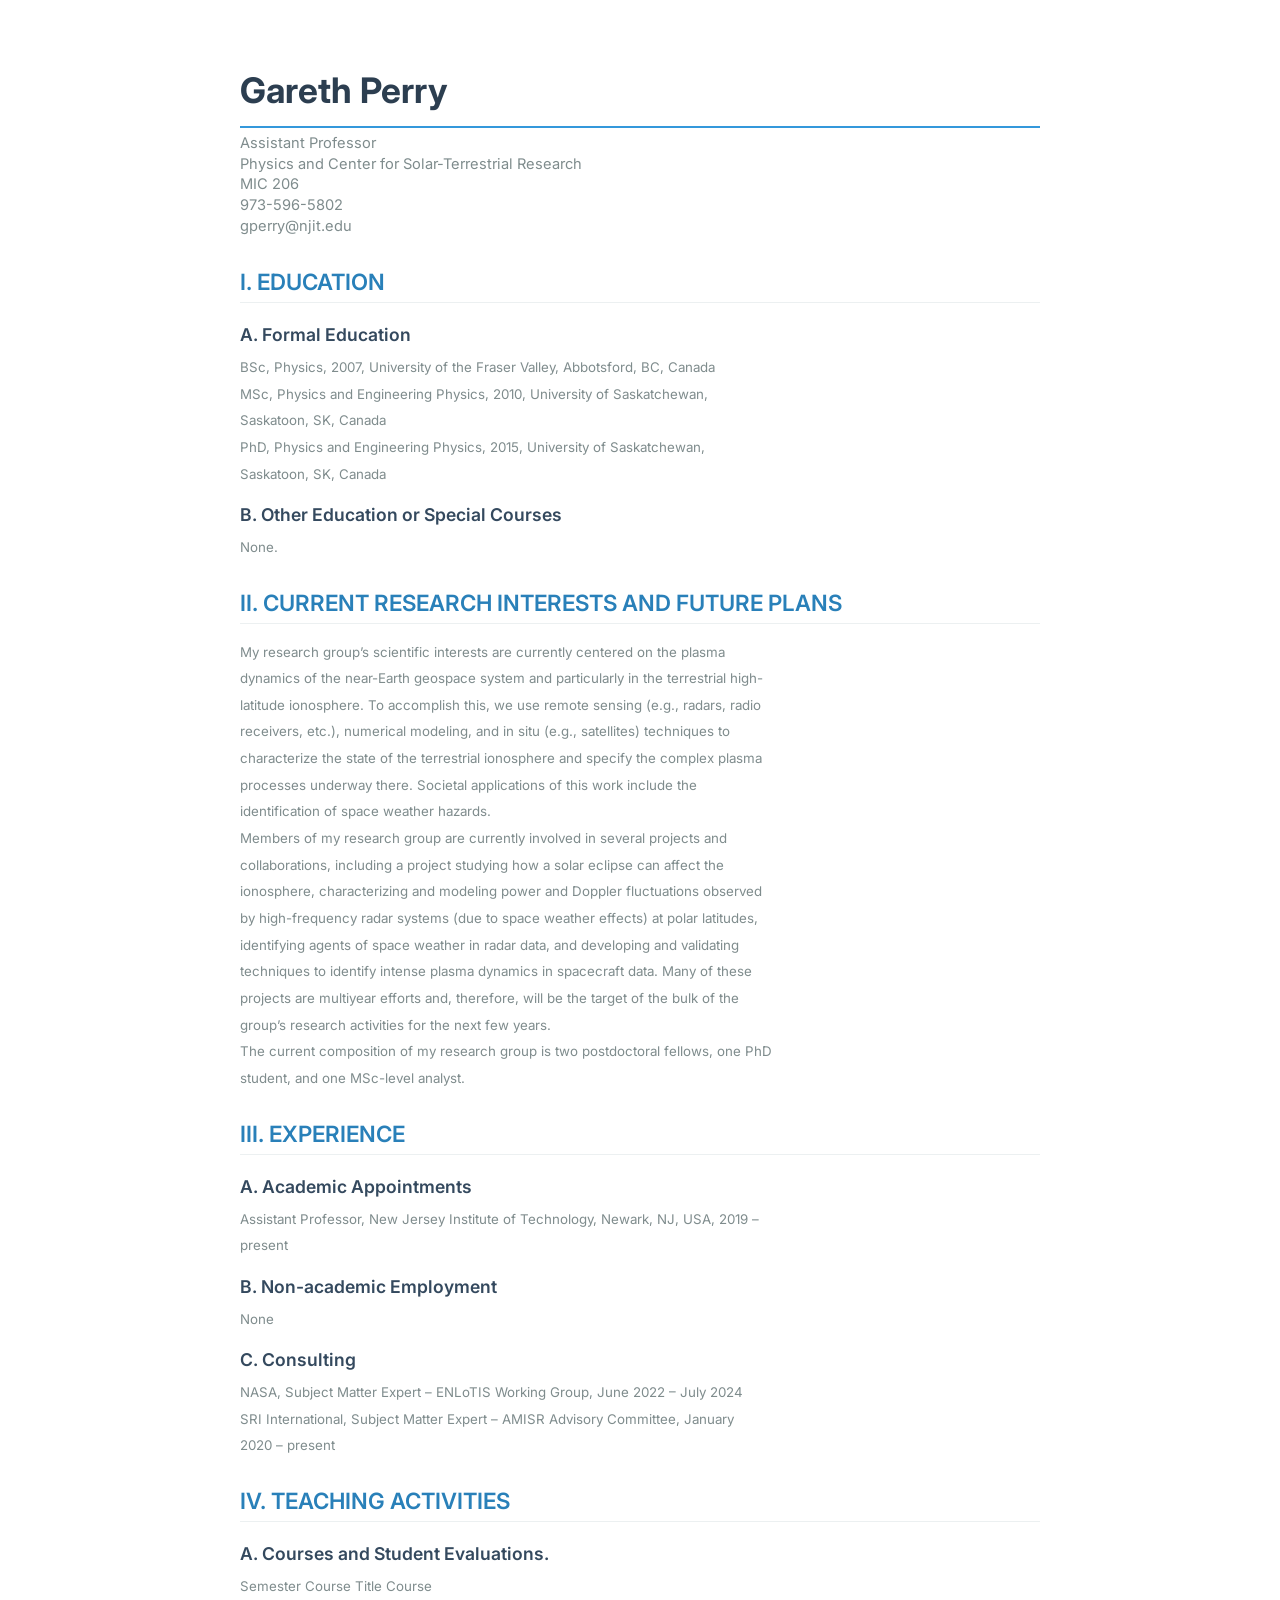
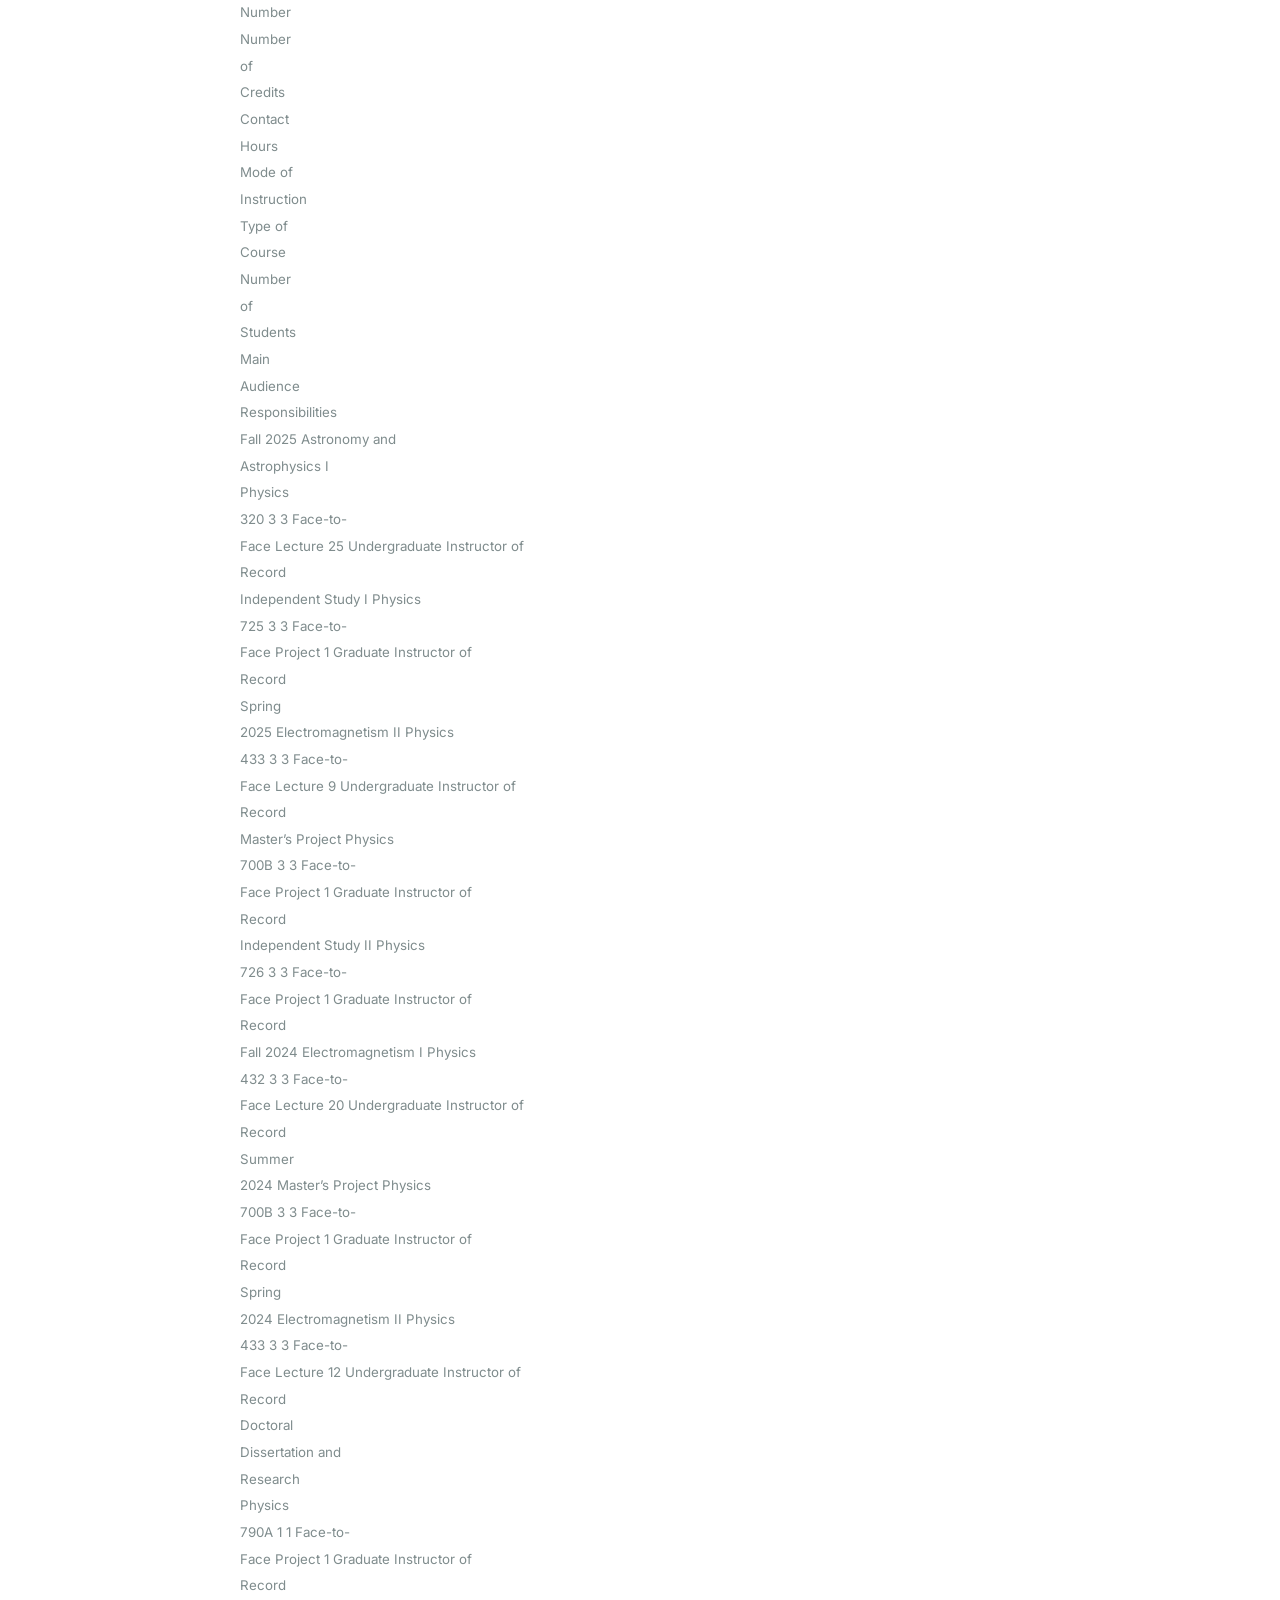
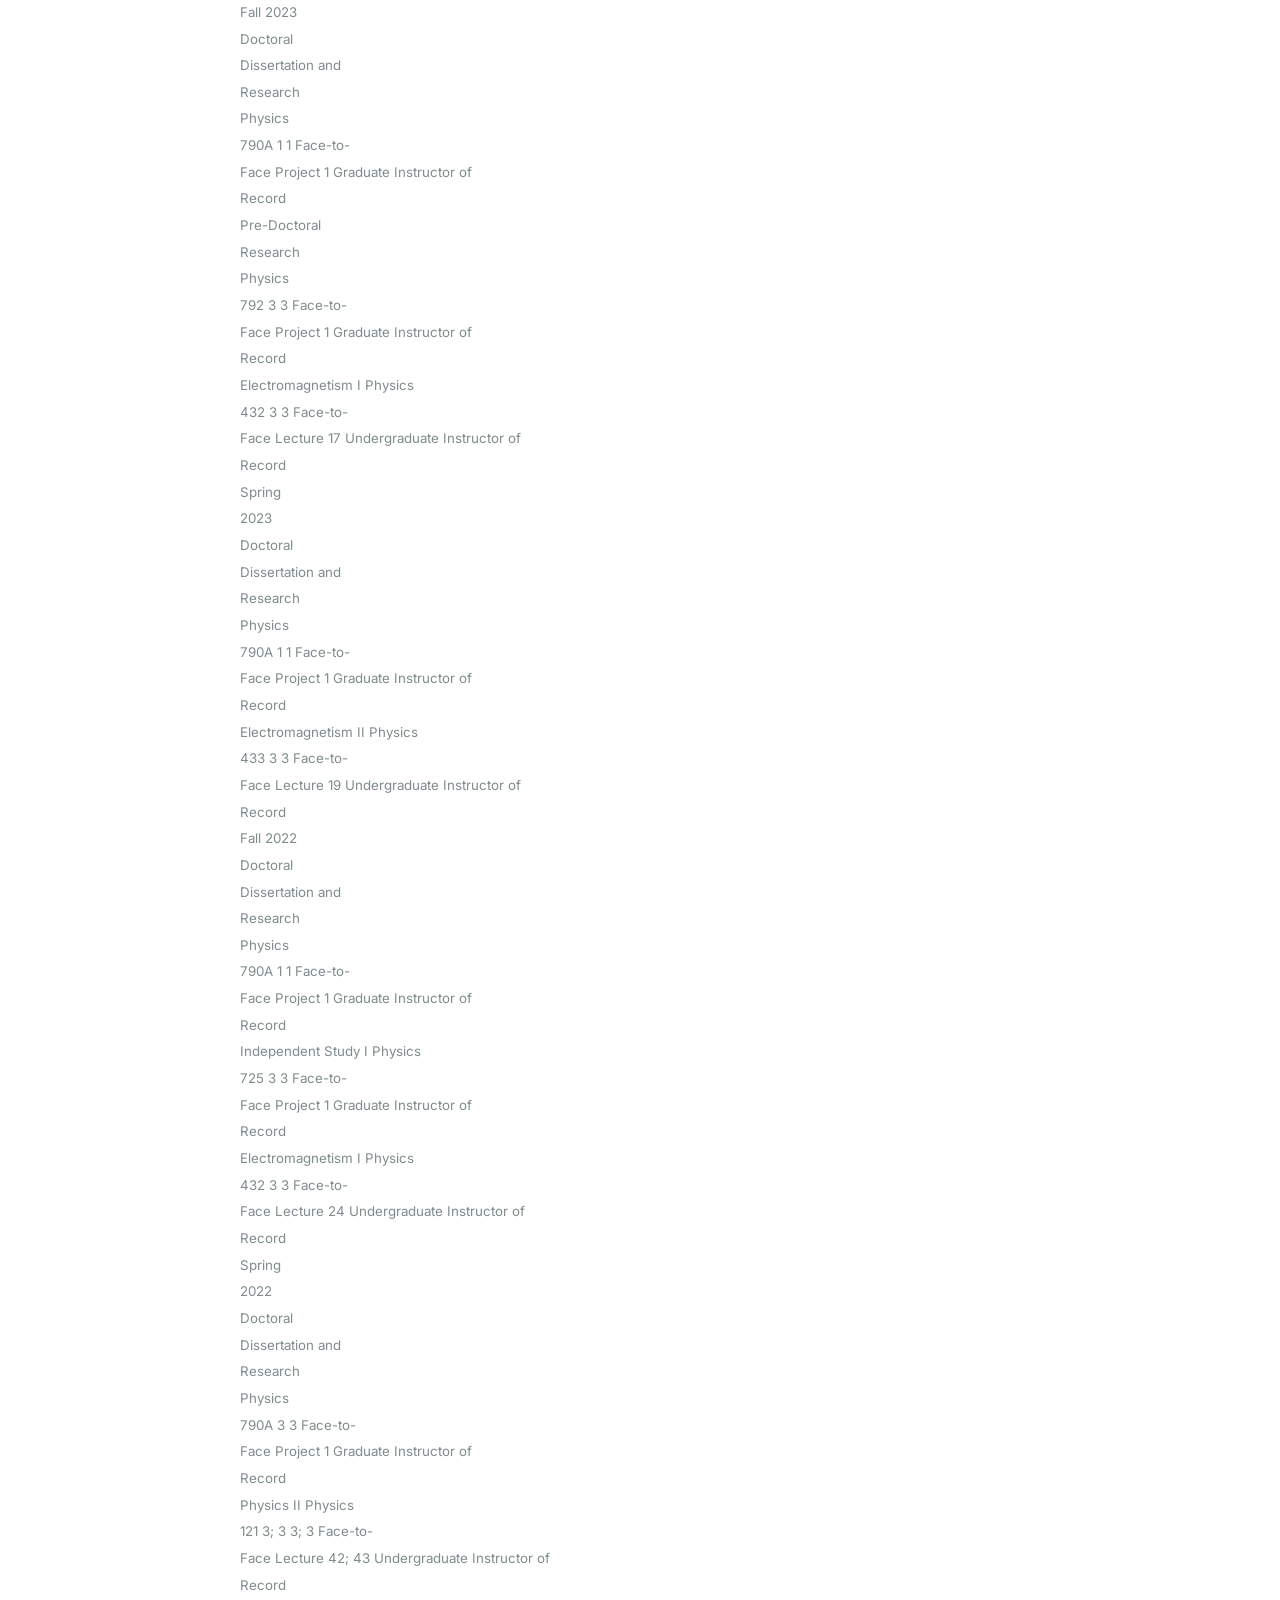
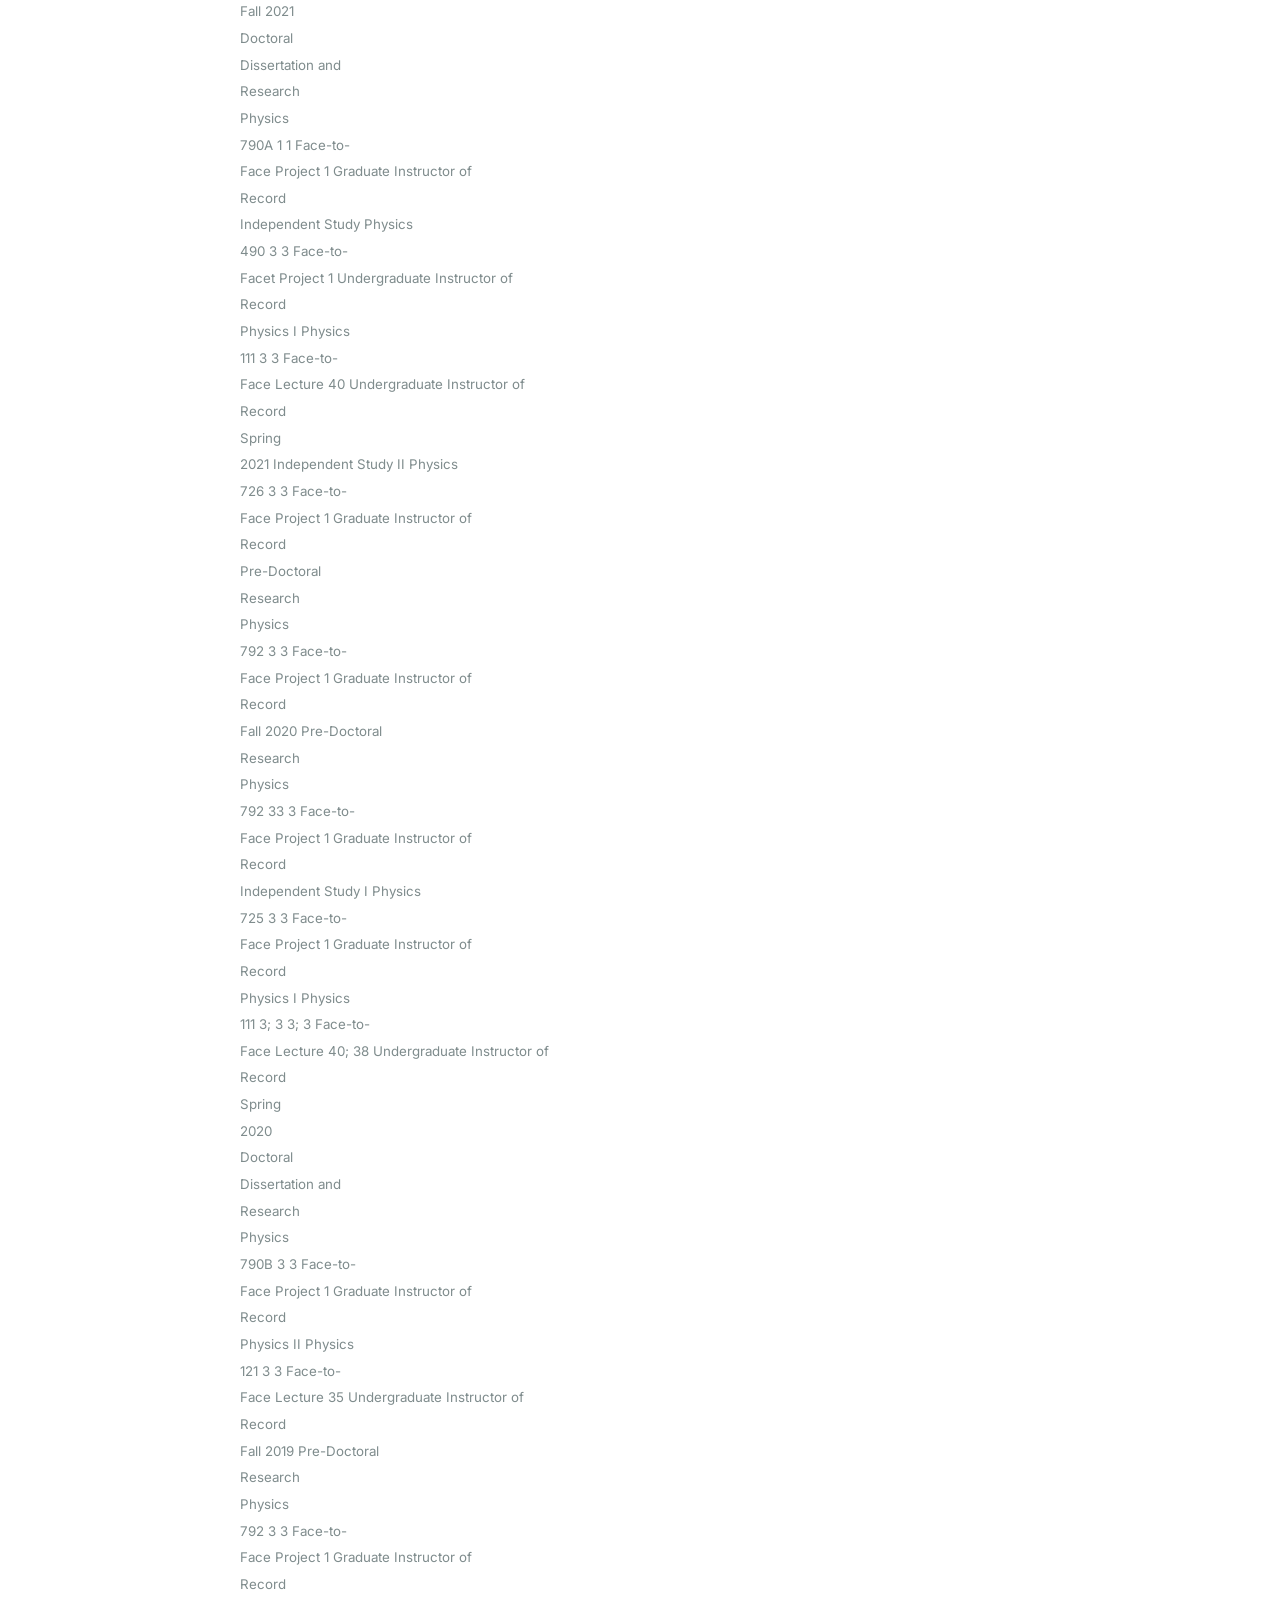
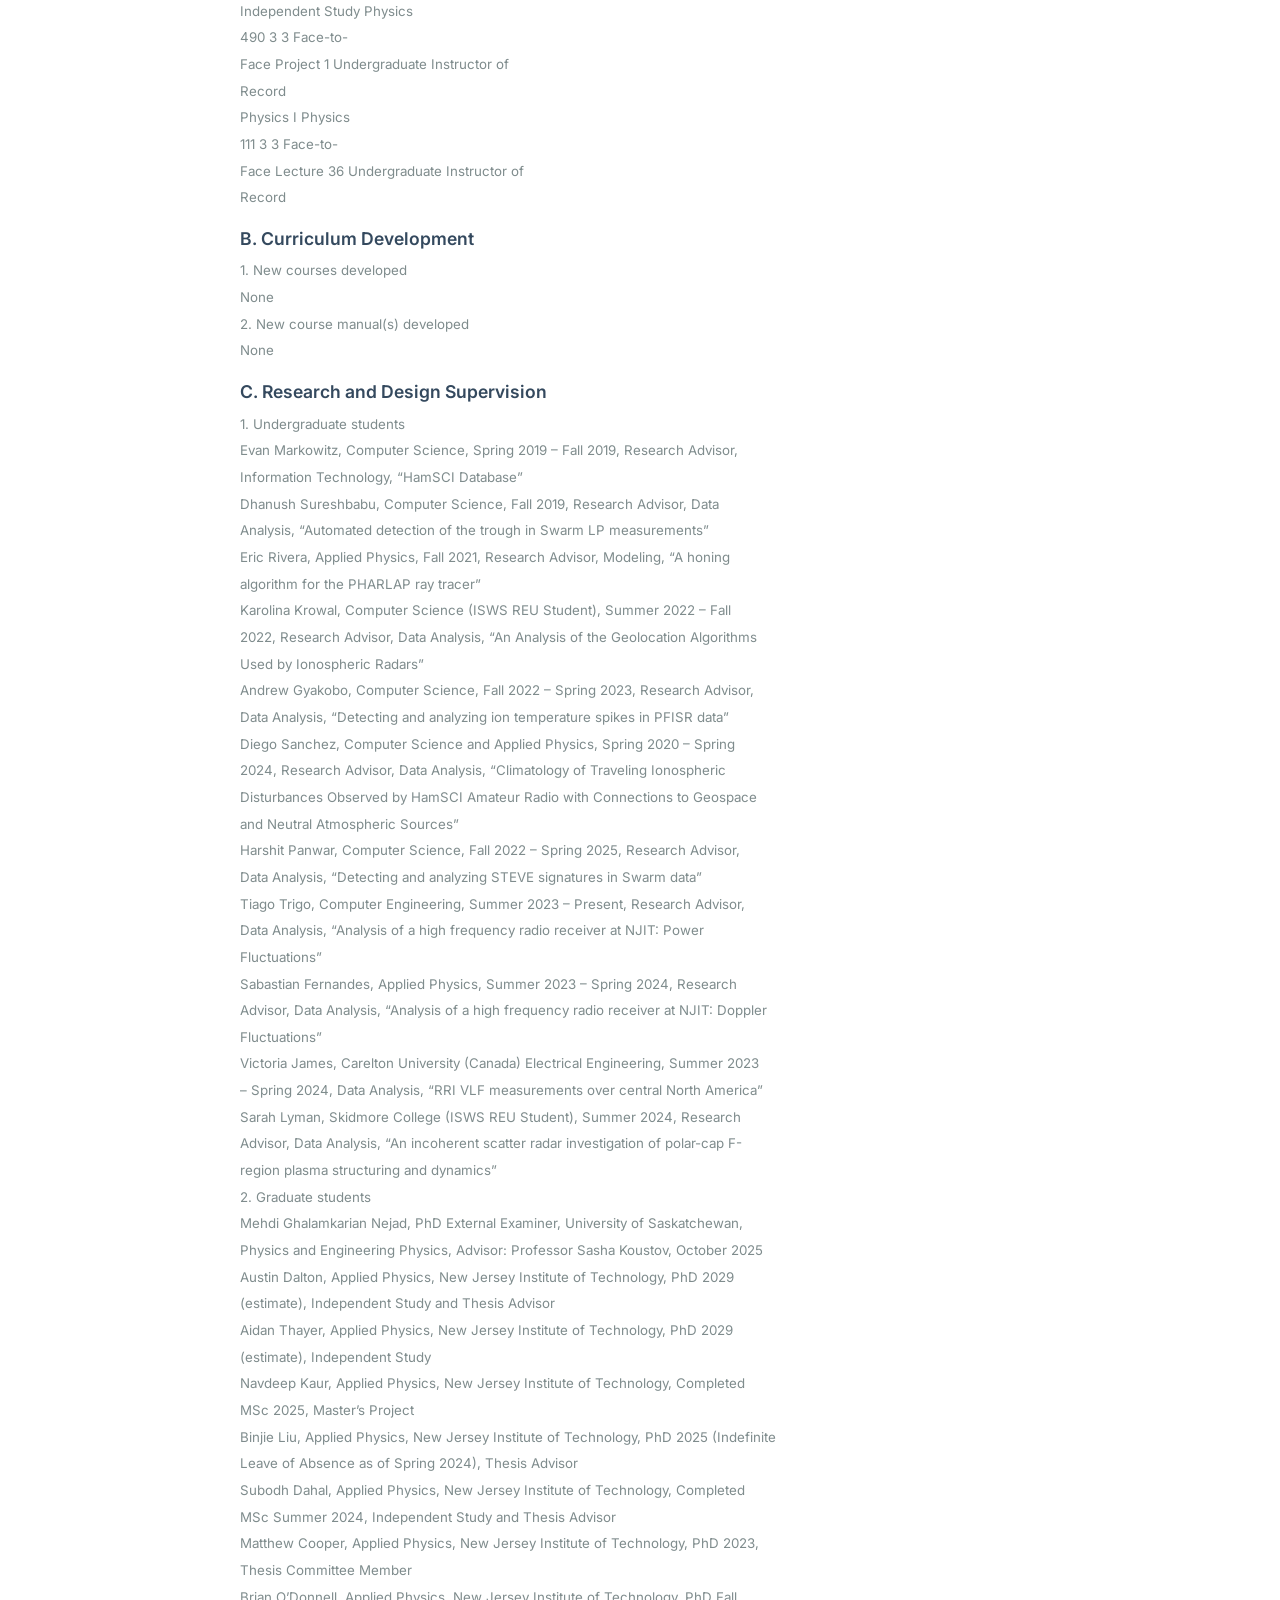
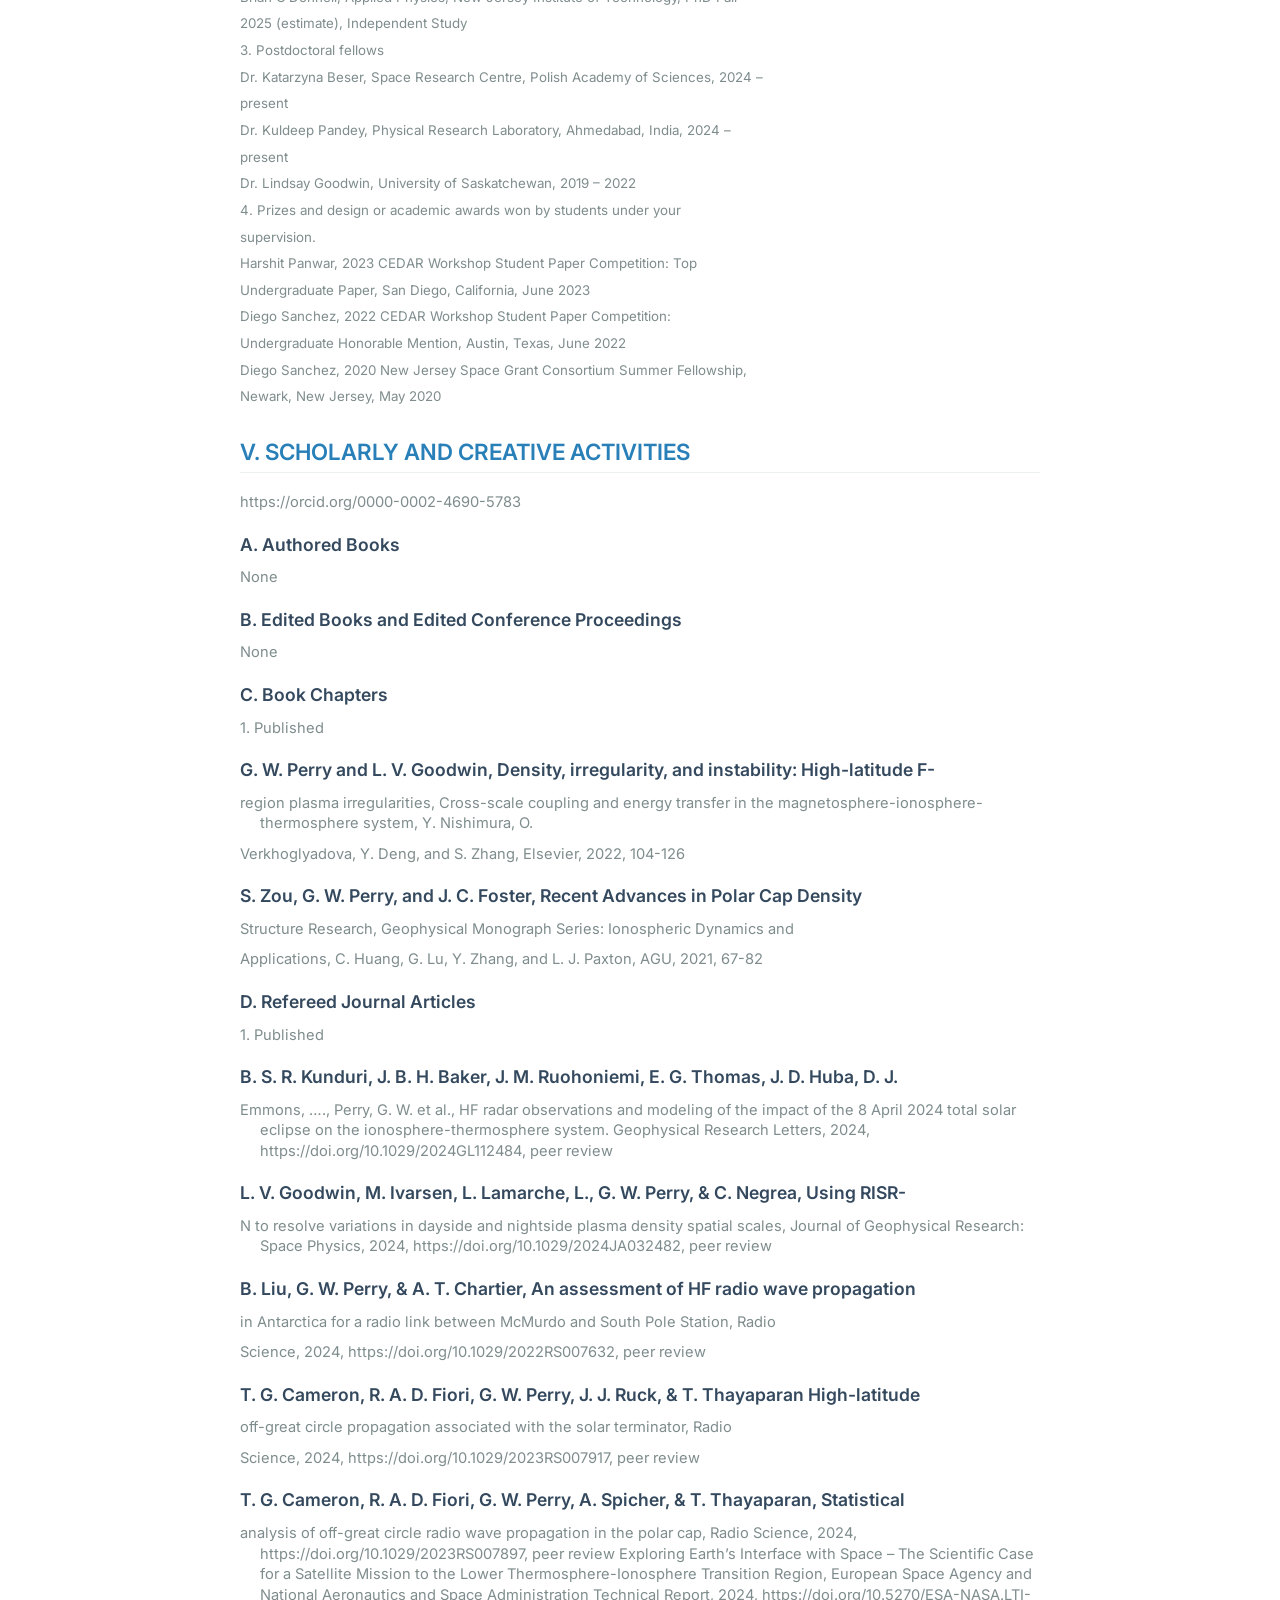
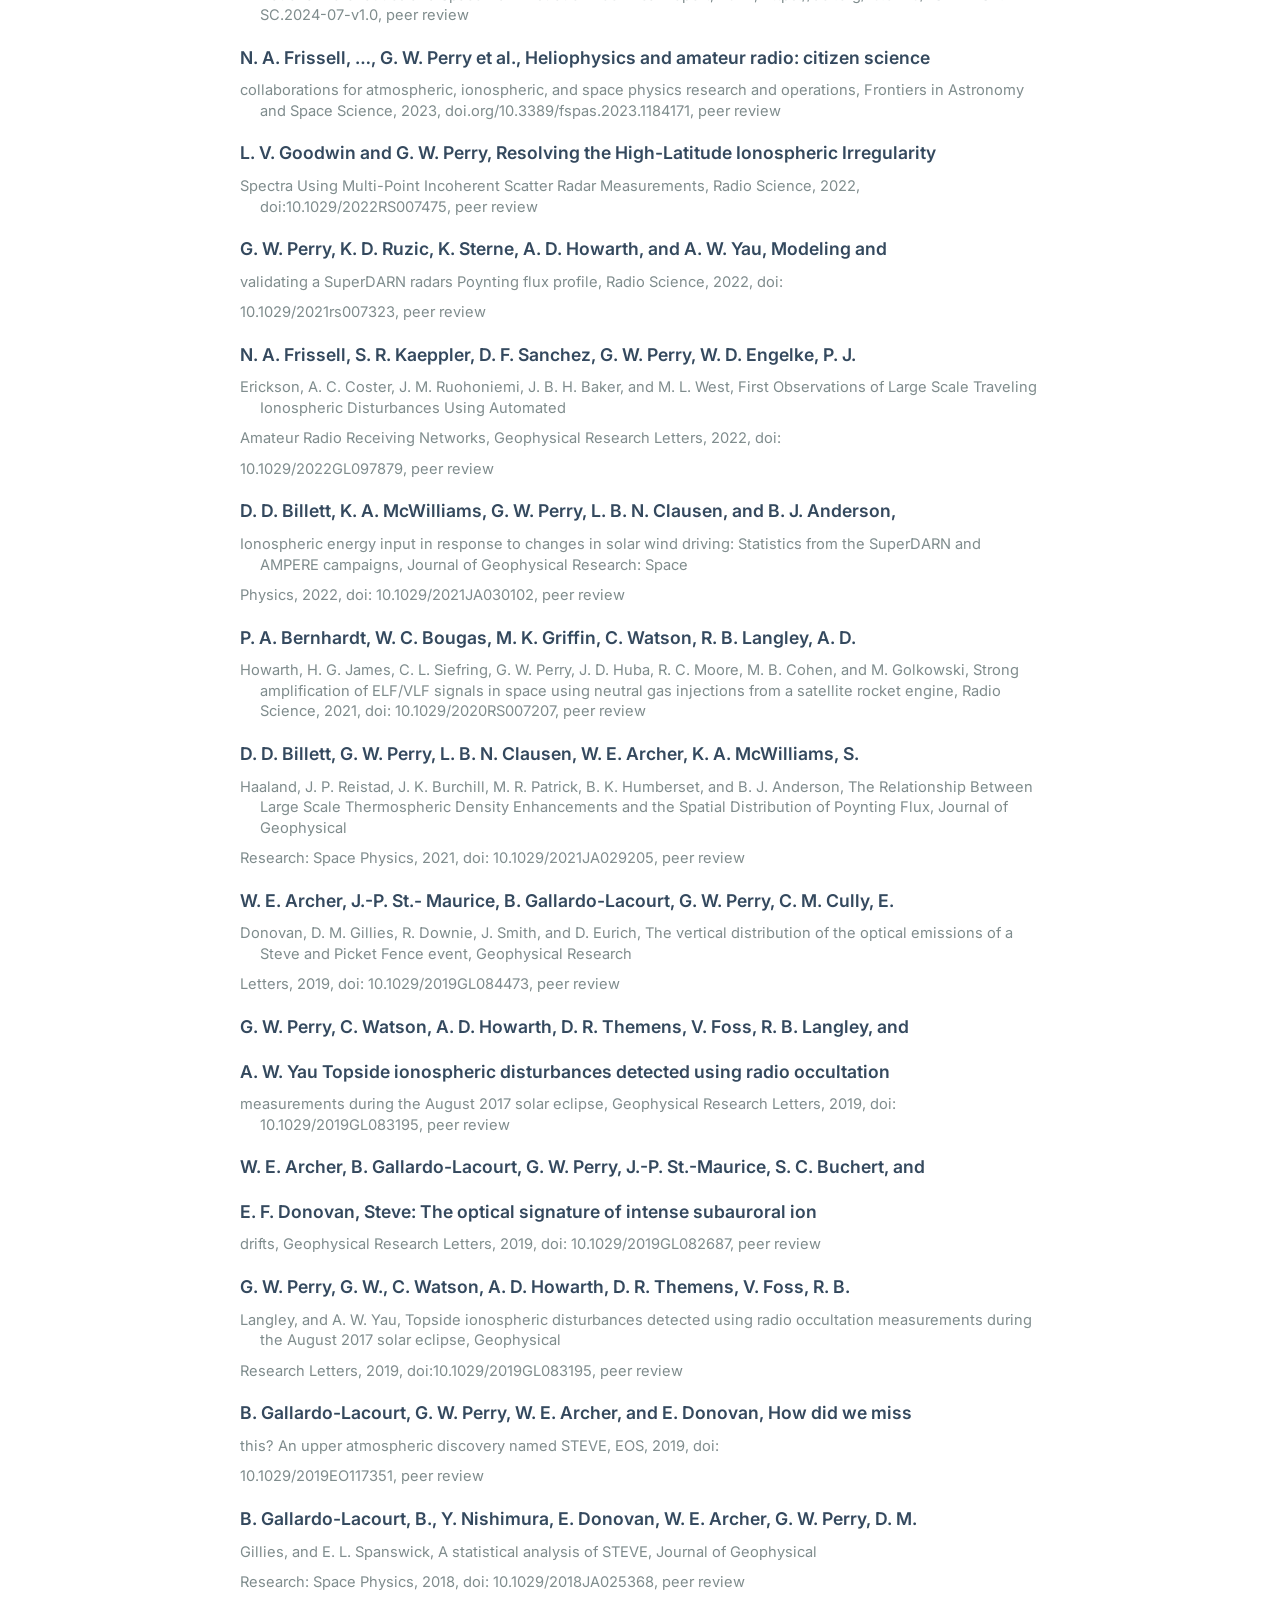
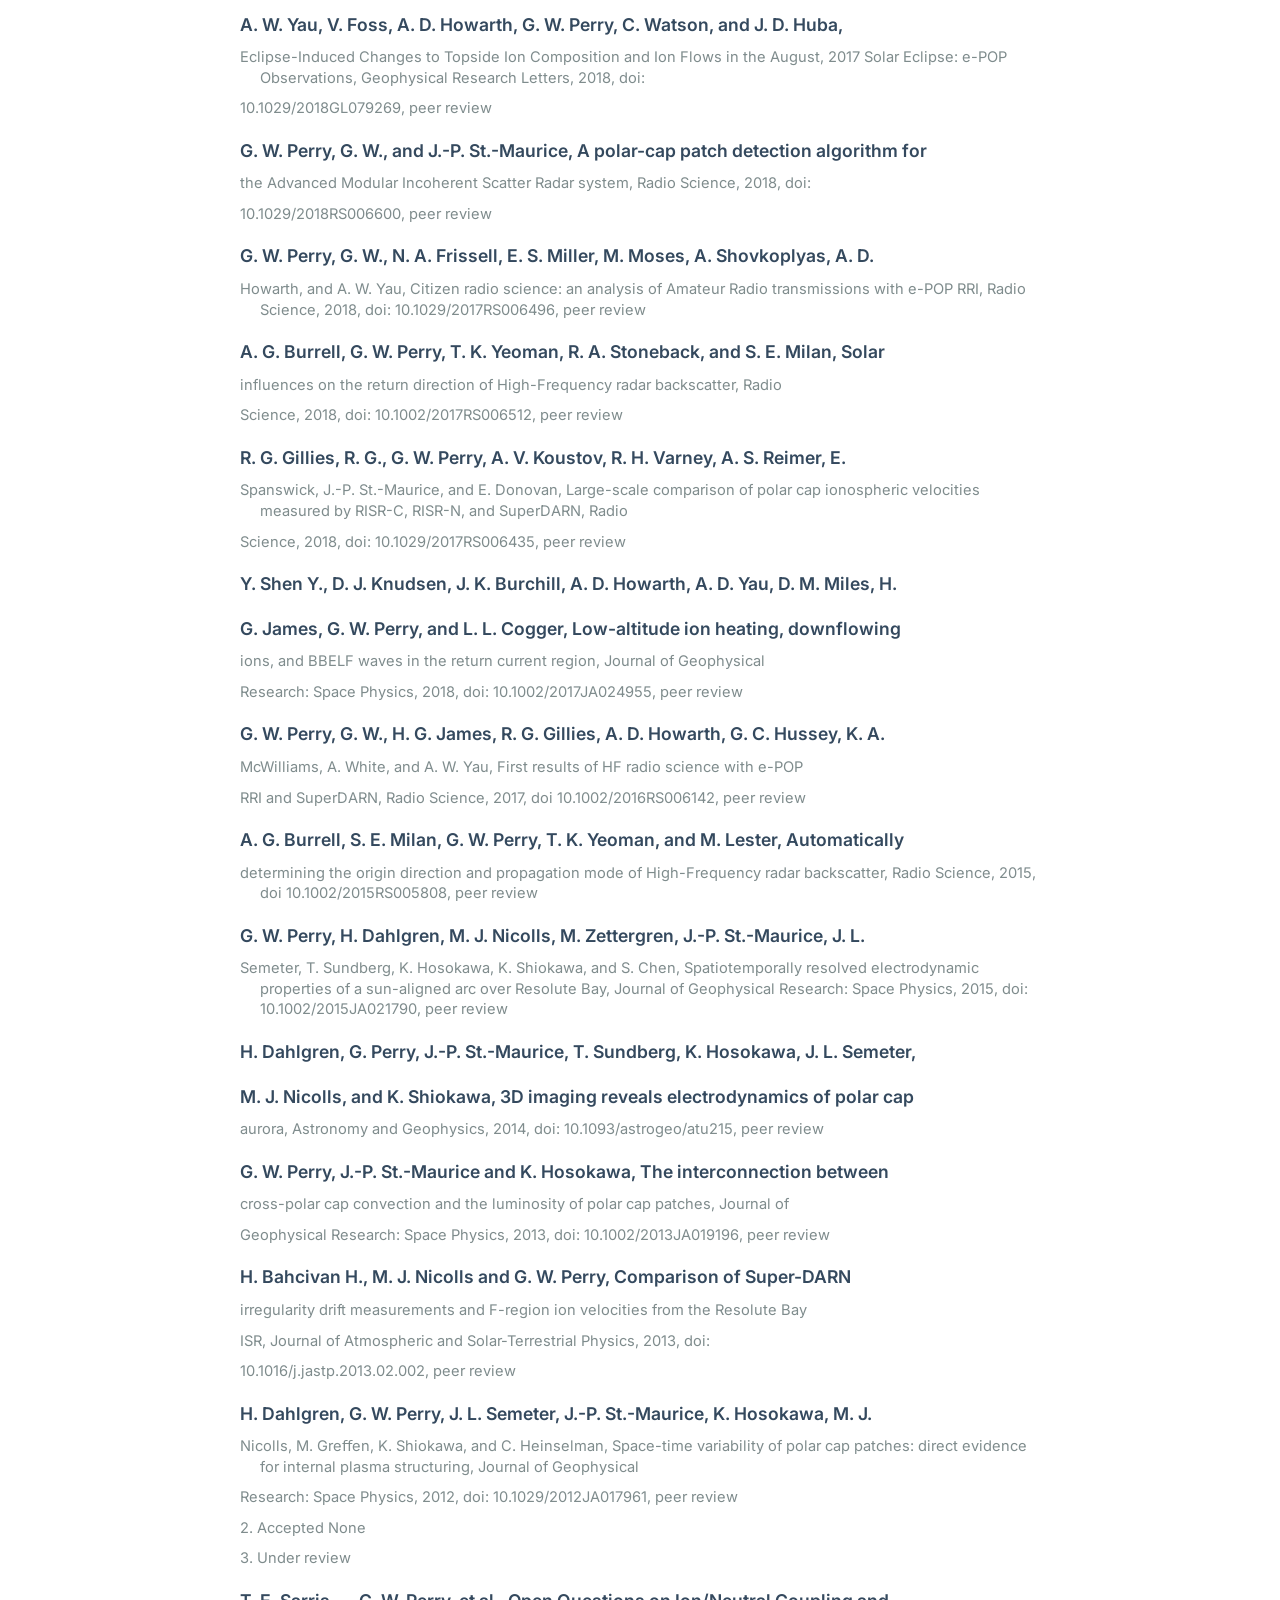
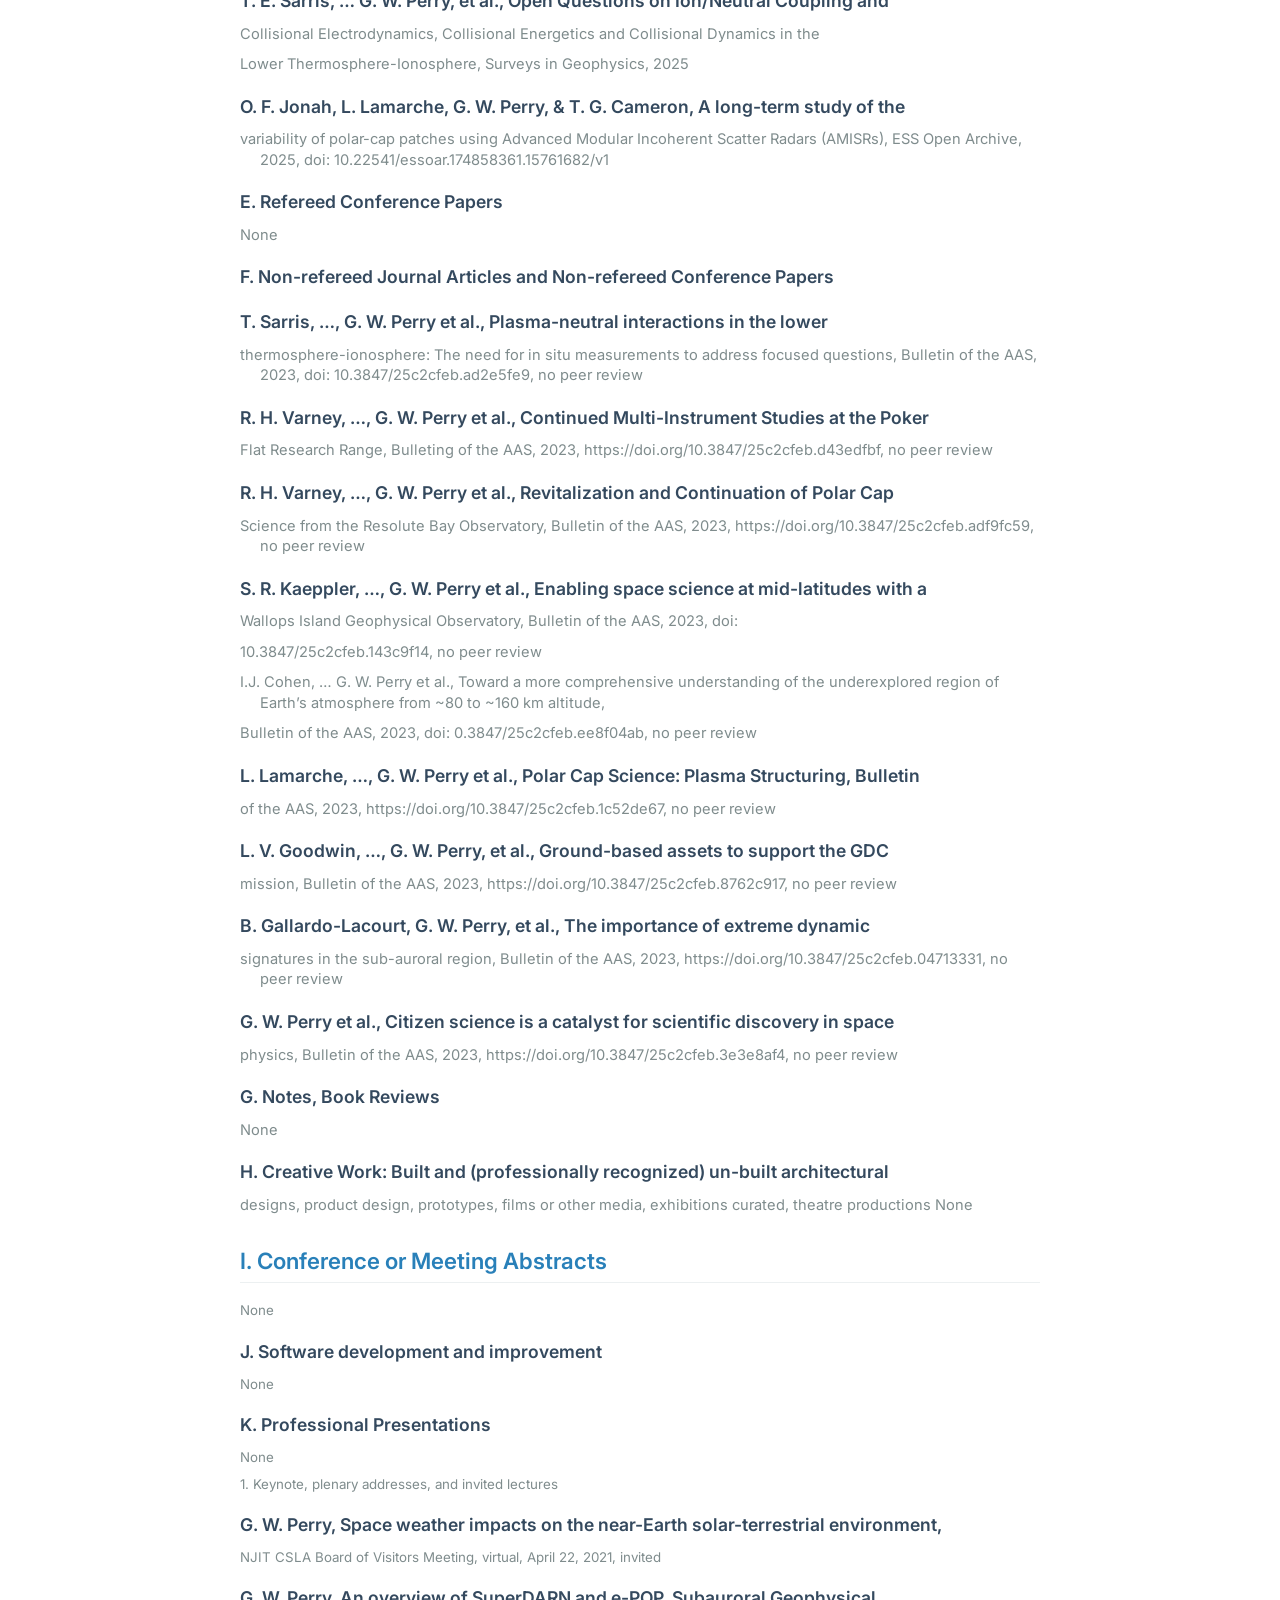
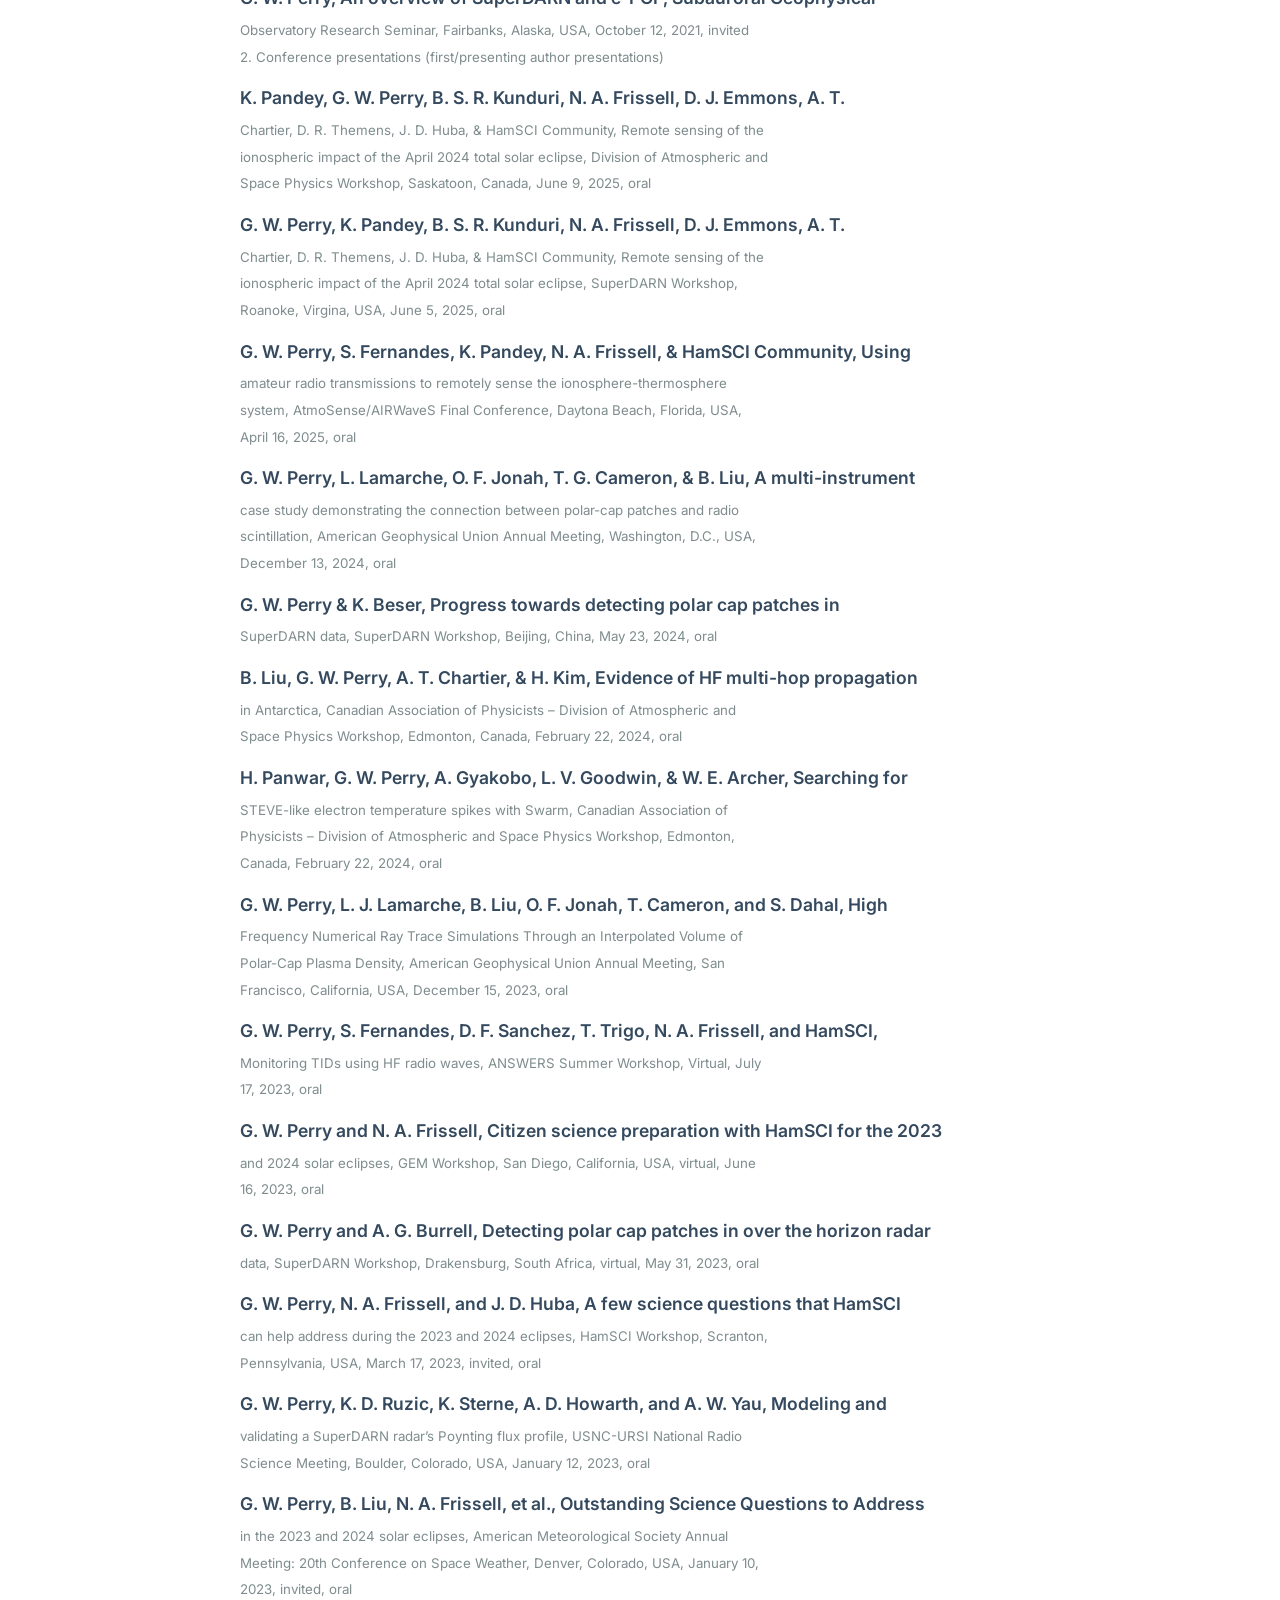
==== cv_professional.html @ 5df131c6 "security: update http link to https in cv_professional.html" ====
<!DOCTYPE html>
<html>
<head>
<meta charset="UTF-8">
<style>
@import url('https://fonts.googleapis.com/css2?family=Inter:wght@300;400;600;700&display=swap');
body {
    font-family: 'Inter', sans-serif;
    color: #333;
    line-height: 1.5;
    margin: 0 auto;
    padding: 40px;
    max-width: 800px;
}
h1 {
    font-size: 2.2rem;
    font-weight: 700;
    color: #2c3e50;
    margin-bottom: 5px;
    border-bottom: 2px solid #3498db;
    padding-bottom: 10px;
}
h2 {
    font-size: 1.4rem;
    font-weight: 600;
    color: #2980b9;
    margin-top: 30px;
    border-bottom: 1px solid #ecf0f1;
    padding-bottom: 5px;
}
h3 {
    font-size: 1.1rem;
    font-weight: 600;
    color: #34495e;
    margin-top: 20px;
    margin-bottom: 10px;
}
p {
    margin: 8px 0;
    font-size: 10pt;
}
ul {
    margin: 8px 0;
    padding-left: 20px;
    font-size: 10pt;
}
li {
    margin-bottom: 6px;
}
.header-info {
    font-size: 11pt;
    color: #7f8c8d;
    margin-bottom: 20px;
    line-height: 1.4;
}
.publication {
    padding-left: 20px;
    text-indent: -20px;
    margin-bottom: 10px;
}
</style>
</head>
<body>

<h1>Gareth Perry</h1><div class='header-info'>
Assistant Professor<br>
Physics and Center for Solar-Terrestrial Research<br>
MIC 206<br>
973-596-5802<br>
gperry@njit.edu<br>
<h2>I. EDUCATION</h2>
<h3>A. Formal Education</h3>
<p>BSc, Physics, 2007, University of the Fraser Valley, Abbotsford, BC, Canada</p>
<p>MSc, Physics and Engineering Physics, 2010, University of Saskatchewan,</p>
<p>Saskatoon, SK, Canada</p>
<p>PhD, Physics and Engineering Physics, 2015, University of Saskatchewan,</p>
<p>Saskatoon, SK, Canada</p>
<h3>B. Other Education or Special Courses</h3>
<p>None.</p>
<h2>II. CURRENT RESEARCH INTERESTS AND FUTURE PLANS</h2>
<p>My research group’s scientific interests are currently centered on the plasma</p>
<p>dynamics of the near-Earth geospace system and particularly in the terrestrial high-</p>
<p>latitude ionosphere. To accomplish this, we use remote sensing (e.g., radars, radio</p>
<p>receivers, etc.), numerical modeling, and in situ (e.g., satellites) techniques to</p>
<p>characterize the state of the terrestrial ionosphere and specify the complex plasma</p>
<p>processes underway there. Societal applications of this work include the</p>
<p>identification of space weather hazards.</p>
<p>Members of my research group are currently involved in several projects and</p>
<p>collaborations, including a project studying how a solar eclipse can affect the</p>
<p>ionosphere, characterizing and modeling power and Doppler fluctuations observed</p>
<p>by high-frequency radar systems (due to space weather effects) at polar latitudes,</p>
<p>identifying agents of space weather in radar data, and developing and validating</p>
<p>techniques to identify intense plasma dynamics in spacecraft data. Many of these</p>
<p>projects are multiyear efforts and, therefore, will be the target of the bulk of the</p>
<p>group’s research activities for the next few years.</p>
<p>The current composition of my research group is two postdoctoral fellows, one PhD</p>
<p>student, and one MSc-level analyst.</p>
<h2>III. EXPERIENCE</h2>
<h3>A. Academic Appointments</h3>
<p>Assistant Professor, New Jersey Institute of Technology, Newark, NJ, USA, 2019 –</p>
<p>present</p>
<h3>B. Non-academic Employment</h3>
<p>None</p>
<h3>C. Consulting</h3>
<p>NASA, Subject Matter Expert – ENLoTIS Working Group, June 2022 – July 2024</p>
<p>SRI International, Subject Matter Expert – AMISR Advisory Committee, January</p>
<p>2020 – present</p>
<h2>IV. TEACHING ACTIVITIES</h2>
<h3>A. Courses and Student Evaluations.</h3>
<p>Semester Course Title Course</p>
<p>Number</p>
<p>Number</p>
<p>of</p>
<p>Credits</p>
<p>Contact</p>
<p>Hours</p>
<p>Mode of</p>
<p>Instruction</p>
<p>Type of</p>
<p>Course</p>
<p>Number</p>
<p>of</p>
<p>Students</p>
<p>Main</p>
<p>Audience</p>
<p>Responsibilities</p>
<p>Fall 2025 Astronomy and</p>
<p>Astrophysics I</p>
<p>Physics</p>
<p>320 3 3 Face-to-</p>
<p>Face Lecture  25 Undergraduate Instructor of</p>
<p>Record</p>
<p>Independent Study I Physics</p>
<p>725 3 3 Face-to-</p>
<p>Face Project 1 Graduate  Instructor of</p>
<p>Record</p>
<p>Spring</p>
<p>2025 Electromagnetism II Physics</p>
<p>433 3 3 Face-to-</p>
<p>Face Lecture 9 Undergraduate Instructor of</p>
<p>Record</p>
<p>Master’s Project Physics</p>
<p>700B 3 3 Face-to-</p>
<p>Face Project 1 Graduate Instructor of</p>
<p>Record</p>
<p>Independent Study II Physics</p>
<p>726 3 3 Face-to-</p>
<p>Face Project 1 Graduate Instructor of</p>
<p>Record</p>
<p>Fall 2024 Electromagnetism I Physics</p>
<p>432 3 3 Face-to-</p>
<p>Face Lecture 20 Undergraduate Instructor of</p>
<p>Record</p>
<p>Summer</p>
<p>2024 Master’s Project Physics</p>
<p>700B 3 3 Face-to-</p>
<p>Face Project 1 Graduate Instructor of</p>
<p>Record</p>
<p>Spring</p>
<p>2024 Electromagnetism II Physics</p>
<p>433 3 3 Face-to-</p>
<p>Face Lecture 12 Undergraduate Instructor of</p>
<p>Record</p>
<p>Doctoral</p>
<p>Dissertation and</p>
<p>Research</p>
<p>Physics</p>
<p>790A 1 1 Face-to-</p>
<p>Face Project 1 Graduate Instructor of</p>
<p>Record</p>
<p>Fall 2023</p>
<p>Doctoral</p>
<p>Dissertation and</p>
<p>Research</p>
<p>Physics</p>
<p>790A 1 1 Face-to-</p>
<p>Face Project 1 Graduate Instructor of</p>
<p>Record</p>
<p>Pre-Doctoral</p>
<p>Research</p>
<p>Physics</p>
<p>792 3 3 Face-to-</p>
<p>Face Project 1 Graduate Instructor of</p>
<p>Record</p>
<p>Electromagnetism I Physics</p>
<p>432 3 3 Face-to-</p>
<p>Face Lecture 17 Undergraduate Instructor of</p>
<p>Record</p>
<p>Spring</p>
<p>2023</p>
<p>Doctoral</p>
<p>Dissertation and</p>
<p>Research</p>
<p>Physics</p>
<p>790A 1 1 Face-to-</p>
<p>Face Project 1 Graduate Instructor of</p>
<p>Record</p>
<p>Electromagnetism II Physics</p>
<p>433 3 3 Face-to-</p>
<p>Face Lecture 19 Undergraduate Instructor of</p>
<p>Record</p>
<p>Fall 2022</p>
<p>Doctoral</p>
<p>Dissertation and</p>
<p>Research</p>
<p>Physics</p>
<p>790A 1 1 Face-to-</p>
<p>Face Project 1 Graduate Instructor of</p>
<p>Record</p>
<p>Independent Study I Physics</p>
<p>725 3 3 Face-to-</p>
<p>Face Project 1 Graduate Instructor of</p>
<p>Record</p>
<p>Electromagnetism I Physics</p>
<p>432 3 3 Face-to-</p>
<p>Face Lecture 24 Undergraduate Instructor of</p>
<p>Record</p>
<p>Spring</p>
<p>2022</p>
<p>Doctoral</p>
<p>Dissertation and</p>
<p>Research</p>
<p>Physics</p>
<p>790A 3 3 Face-to-</p>
<p>Face Project 1 Graduate Instructor of</p>
<p>Record</p>
<p>Physics II Physics</p>
<p>121 3; 3 3; 3 Face-to-</p>
<p>Face Lecture 42; 43 Undergraduate Instructor of</p>
<p>Record</p>
<p>Fall 2021</p>
<p>Doctoral</p>
<p>Dissertation and</p>
<p>Research</p>
<p>Physics</p>
<p>790A 1 1 Face-to-</p>
<p>Face Project 1 Graduate Instructor of</p>
<p>Record</p>
<p>Independent Study Physics</p>
<p>490 3 3 Face-to-</p>
<p>Facet Project 1 Undergraduate Instructor of</p>
<p>Record</p>
<p>Physics I Physics</p>
<p>111 3 3 Face-to-</p>
<p>Face Lecture 40 Undergraduate Instructor of</p>
<p>Record</p>
<p>Spring</p>
<p>2021 Independent Study II Physics</p>
<p>726 3 3 Face-to-</p>
<p>Face Project 1 Graduate Instructor of</p>
<p>Record</p>
<p>Pre-Doctoral</p>
<p>Research</p>
<p>Physics</p>
<p>792 3 3 Face-to-</p>
<p>Face Project 1 Graduate Instructor of</p>
<p>Record</p>
<p>Fall 2020 Pre-Doctoral</p>
<p>Research</p>
<p>Physics</p>
<p>792 33 3 Face-to-</p>
<p>Face Project 1 Graduate Instructor of</p>
<p>Record</p>
<p>Independent Study I Physics</p>
<p>725 3 3 Face-to-</p>
<p>Face Project 1 Graduate Instructor of</p>
<p>Record</p>
<p>Physics I Physics</p>
<p>111 3; 3 3; 3 Face-to-</p>
<p>Face Lecture 40; 38 Undergraduate Instructor of</p>
<p>Record</p>
<p>Spring</p>
<p>2020</p>
<p>Doctoral</p>
<p>Dissertation and</p>
<p>Research</p>
<p>Physics</p>
<p>790B 3 3 Face-to-</p>
<p>Face Project 1 Graduate Instructor of</p>
<p>Record</p>
<p>Physics II Physics</p>
<p>121 3 3 Face-to-</p>
<p>Face Lecture 35 Undergraduate Instructor of</p>
<p>Record</p>
<p>Fall 2019 Pre-Doctoral</p>
<p>Research</p>
<p>Physics</p>
<p>792 3 3 Face-to-</p>
<p>Face Project 1 Graduate Instructor of</p>
<p>Record</p>
<p>Independent Study Physics</p>
<p>490 3 3 Face-to-</p>
<p>Face Project 1 Undergraduate Instructor of</p>
<p>Record</p>
<p>Physics I Physics</p>
<p>111 3 3 Face-to-</p>
<p>Face Lecture 36 Undergraduate Instructor of</p>
<p>Record</p>
<h3>B. Curriculum Development</h3>
<p>1. New courses developed</p>
<p>None</p>
<p>2. New course manual(s) developed</p>
<p>None</p>
<h3>C. Research and Design Supervision</h3>
<p>1. Undergraduate students</p>
<p>Evan Markowitz, Computer Science, Spring 2019 – Fall 2019, Research Advisor,</p>
<p>Information Technology, “HamSCI Database”</p>
<p>Dhanush Sureshbabu, Computer Science, Fall 2019, Research Advisor, Data</p>
<p>Analysis, “Automated detection of the trough in Swarm LP measurements”</p>
<p>Eric Rivera, Applied Physics, Fall 2021, Research Advisor, Modeling, “A honing</p>
<p>algorithm for the PHARLAP ray tracer”</p>
<p>Karolina Krowal, Computer Science (ISWS REU Student), Summer 2022 – Fall</p>
<p>2022, Research Advisor, Data Analysis, “An Analysis of the Geolocation Algorithms</p>
<p>Used by Ionospheric Radars”</p>
<p>Andrew Gyakobo, Computer Science, Fall 2022 – Spring 2023, Research Advisor,</p>
<p>Data Analysis, “Detecting and analyzing ion temperature spikes in PFISR data”</p>
<p>Diego Sanchez, Computer Science and Applied Physics, Spring 2020 – Spring</p>
<p>2024, Research Advisor, Data Analysis, “Climatology of Traveling Ionospheric</p>
<p>Disturbances Observed by HamSCI Amateur Radio with Connections to Geospace</p>
<p>and Neutral Atmospheric Sources”</p>
<p>Harshit Panwar, Computer Science, Fall 2022 – Spring 2025, Research Advisor,</p>
<p>Data Analysis, “Detecting and analyzing STEVE signatures in Swarm data”</p>
<p>Tiago Trigo, Computer Engineering, Summer 2023 – Present, Research Advisor,</p>
<p>Data Analysis, “Analysis of a high frequency radio receiver at NJIT: Power</p>
<p>Fluctuations”</p>
<p>Sabastian Fernandes, Applied Physics, Summer 2023 – Spring 2024, Research</p>
<p>Advisor, Data Analysis, “Analysis of a high frequency radio receiver at NJIT: Doppler</p>
<p>Fluctuations”</p>
<p>Victoria James, Carelton University (Canada) Electrical Engineering, Summer 2023</p>
<p>– Spring 2024, Data Analysis, “RRI VLF measurements over central North America”</p>
<p>Sarah Lyman, Skidmore College (ISWS REU Student), Summer 2024, Research</p>
<p>Advisor, Data Analysis, “An incoherent scatter radar investigation of polar-cap F-</p>
<p>region plasma structuring and dynamics”</p>
<p>2. Graduate students</p>
<p>Mehdi Ghalamkarian Nejad, PhD External Examiner, University of Saskatchewan,</p>
<p>Physics and Engineering Physics, Advisor: Professor Sasha Koustov, October 2025</p>
<p>Austin Dalton, Applied Physics, New Jersey Institute of Technology, PhD 2029</p>
<p>(estimate), Independent Study and Thesis Advisor</p>
<p>Aidan Thayer, Applied Physics, New Jersey Institute of Technology, PhD 2029</p>
<p>(estimate), Independent Study</p>
<p>Navdeep Kaur, Applied Physics, New Jersey Institute of Technology, Completed</p>
<p>MSc 2025, Master’s Project</p>
<p>Binjie Liu, Applied Physics, New Jersey Institute of Technology, PhD 2025 (Indefinite</p>
<p>Leave of Absence as of Spring 2024), Thesis Advisor</p>
<p>Subodh Dahal, Applied Physics, New Jersey Institute of Technology, Completed</p>
<p>MSc Summer 2024, Independent Study and Thesis Advisor</p>
<p>Matthew Cooper, Applied Physics, New Jersey Institute of Technology, PhD 2023,</p>
<p>Thesis Committee Member</p>
<p>Brian O’Donnell, Applied Physics, New Jersey Institute of Technology, PhD Fall</p>
<p>2025 (estimate), Independent Study</p>
<p>3. Postdoctoral fellows</p>
<p>Dr. Katarzyna Beser, Space Research Centre, Polish Academy of Sciences, 2024 –</p>
<p>present</p>
<p>Dr. Kuldeep Pandey, Physical Research Laboratory, Ahmedabad, India, 2024 –</p>
<p>present</p>
<p>Dr. Lindsay Goodwin, University of Saskatchewan, 2019 – 2022</p>
<p>4. Prizes and design or academic awards won by students under your</p>
<p>supervision.</p>
<p>Harshit Panwar, 2023 CEDAR Workshop Student Paper Competition: Top</p>
<p>Undergraduate Paper, San Diego, California, June 2023</p>
<p>Diego Sanchez, 2022 CEDAR Workshop Student Paper Competition:</p>
<p>Undergraduate Honorable Mention, Austin, Texas, June 2022</p>
<p>Diego Sanchez, 2020 New Jersey Space Grant Consortium Summer Fellowship,</p>
<p>Newark, New Jersey, May 2020</p>
<h2>V. SCHOLARLY AND CREATIVE ACTIVITIES</h2>
<div class='publication'>https://orcid.org/0000-0002-4690-5783</div>
<h3>A. Authored Books</h3>
<div class='publication'>None</div>
<h3>B. Edited Books and Edited Conference Proceedings</h3>
<div class='publication'>None</div>
<h3>C. Book Chapters</h3>
<div class='publication'>1. Published</div>
<h3>G. W. Perry and L. V. Goodwin, Density, irregularity, and instability: High-latitude F-</h3>
<div class='publication'>region plasma irregularities, Cross-scale coupling and energy transfer in the magnetosphere-ionosphere-thermosphere system, Y. Nishimura, O.</div>
<div class='publication'>Verkhoglyadova, Y. Deng, and S. Zhang, Elsevier, 2022, 104-126</div>
<h3>S. Zou, G. W. Perry, and J. C. Foster, Recent Advances in Polar Cap Density</h3>
<div class='publication'>Structure Research, Geophysical Monograph Series: Ionospheric Dynamics and</div>
<div class='publication'>Applications, C. Huang, G. Lu, Y. Zhang, and L. J. Paxton, AGU, 2021, 67-82</div>
<h3>D. Refereed Journal Articles</h3>
<div class='publication'>1. Published</div>
<h3>B. S. R. Kunduri, J. B. H. Baker, J. M. Ruohoniemi, E. G. Thomas, J. D. Huba, D. J.</h3>
<div class='publication'>Emmons, …., Perry, G. W. et al., HF radar observations and modeling of the impact of the 8 April 2024 total solar eclipse on the ionosphere-thermosphere system. Geophysical Research Letters, 2024, https://doi.org/10.1029/2024GL112484, peer review</div>
<h3>L. V. Goodwin, M. Ivarsen, L. Lamarche, L., G. W. Perry, & C. Negrea, Using RISR-</h3>
<div class='publication'>N to resolve variations in dayside and nightside plasma density spatial scales, Journal of Geophysical Research: Space Physics, 2024, https://doi.org/10.1029/2024JA032482, peer review</div>
<h3>B. Liu, G. W. Perry, & A. T. Chartier, An assessment of HF radio wave propagation</h3>
<div class='publication'>in Antarctica for a radio link between McMurdo and South Pole Station, Radio</div>
<div class='publication'>Science, 2024, https://doi.org/10.1029/2022RS007632, peer review</div>
<h3>T. G. Cameron, R. A. D. Fiori, G. W. Perry, J. J. Ruck, & T. Thayaparan High-latitude</h3>
<div class='publication'>off-great circle propagation associated with the solar terminator, Radio</div>
<div class='publication'>Science, 2024, https://doi.org/10.1029/2023RS007917, peer review</div>
<h3>T. G. Cameron, R. A. D. Fiori, G. W. Perry, A. Spicher, & T. Thayaparan, Statistical</h3>
<div class='publication'>analysis of off-great circle radio wave propagation in the polar cap, Radio Science, 2024, https://doi.org/10.1029/2023RS007897, peer review Exploring Earth’s Interface with Space – The Scientific Case for a Satellite Mission to the Lower Thermosphere-Ionosphere Transition Region, European Space Agency and National Aeronautics and Space Administration Technical Report, 2024, https://doi.org/10.5270/ESA-NASA.LTI-SC.2024-07-v1.0, peer review</div>
<h3>N. A. Frissell, …, G. W. Perry et al., Heliophysics and amateur radio: citizen science</h3>
<div class='publication'>collaborations for atmospheric, ionospheric, and space physics research and operations, Frontiers in Astronomy and Space Science, 2023, doi.org/10.3389/fspas.2023.1184171, peer review</div>
<h3>L. V. Goodwin and G. W. Perry, Resolving the High-Latitude Ionospheric Irregularity</h3>
<div class='publication'>Spectra Using Multi-Point Incoherent Scatter Radar Measurements, Radio Science, 2022, doi:10.1029/2022RS007475, peer review</div>
<h3>G. W. Perry, K. D. Ruzic, K. Sterne, A. D. Howarth, and A. W. Yau, Modeling and</h3>
<div class='publication'>validating a SuperDARN radars Poynting flux profile, Radio Science, 2022, doi:</div>
<div class='publication'>10.1029/2021rs007323, peer review</div>
<h3>N. A. Frissell, S. R. Kaeppler, D. F. Sanchez, G. W. Perry, W. D. Engelke, P. J.</h3>
<div class='publication'>Erickson, A. C. Coster, J. M. Ruohoniemi, J. B. H. Baker, and M. L. West, First Observations of Large Scale Traveling Ionospheric Disturbances Using Automated</div>
<div class='publication'>Amateur Radio Receiving Networks, Geophysical Research Letters, 2022, doi:</div>
<div class='publication'>10.1029/2022GL097879, peer review</div>
<h3>D. D. Billett, K. A. McWilliams, G. W. Perry, L. B. N. Clausen, and B. J. Anderson,</h3>
<div class='publication'>Ionospheric energy input in response to changes in solar wind driving: Statistics from the SuperDARN and AMPERE campaigns, Journal of Geophysical Research: Space</div>
<div class='publication'>Physics, 2022, doi: 10.1029/2021JA030102, peer review</div>
<h3>P. A. Bernhardt, W. C. Bougas, M. K. Griffin, C. Watson, R. B. Langley, A. D.</h3>
<div class='publication'>Howarth, H. G. James, C. L. Siefring, G. W. Perry, J. D. Huba, R. C. Moore, M. B. Cohen, and M. Golkowski, Strong amplification of ELF/VLF signals in space using neutral gas injections from a satellite rocket engine, Radio Science, 2021, doi: 10.1029/2020RS007207, peer review</div>
<h3>D. D. Billett, G. W. Perry, L. B. N. Clausen, W. E. Archer, K. A. McWilliams, S.</h3>
<div class='publication'>Haaland, J. P. Reistad, J. K. Burchill, M. R. Patrick, B. K. Humberset, and B. J. Anderson, The Relationship Between Large Scale Thermospheric Density Enhancements and the Spatial Distribution of Poynting Flux, Journal of Geophysical</div>
<div class='publication'>Research: Space Physics, 2021, doi: 10.1029/2021JA029205, peer review</div>
<h3>W. E. Archer, J.-P. St.- Maurice, B. Gallardo-Lacourt, G. W. Perry, C. M. Cully, E.</h3>
<div class='publication'>Donovan, D. M. Gillies, R. Downie, J. Smith, and D. Eurich, The vertical distribution of the optical emissions of a Steve and Picket Fence event, Geophysical Research</div>
<div class='publication'>Letters, 2019, doi: 10.1029/2019GL084473, peer review</div>
<h3>G. W. Perry, C. Watson, A. D. Howarth, D. R. Themens, V. Foss, R. B. Langley, and</h3>
<h3>A. W. Yau Topside ionospheric disturbances detected using radio occultation</h3>
<div class='publication'>measurements during the August 2017 solar eclipse, Geophysical Research Letters, 2019, doi: 10.1029/2019GL083195, peer review</div>
<h3>W. E. Archer, B. Gallardo-Lacourt, G. W. Perry, J.-P. St.-Maurice, S. C. Buchert, and</h3>
<h3>E. F. Donovan, Steve: The optical signature of intense subauroral ion</h3>
<div class='publication'>drifts, Geophysical Research Letters, 2019, doi: 10.1029/2019GL082687, peer review</div>
<h3>G. W. Perry, G. W., C. Watson, A. D. Howarth, D. R. Themens, V. Foss, R. B.</h3>
<div class='publication'>Langley, and A. W. Yau, Topside ionospheric disturbances detected using radio occultation measurements during the August 2017 solar eclipse, Geophysical</div>
<div class='publication'>Research Letters, 2019, doi:10.1029/2019GL083195, peer review</div>
<h3>B. Gallardo-Lacourt, G. W. Perry, W. E. Archer, and E. Donovan, How did we miss</h3>
<div class='publication'>this? An upper atmospheric discovery named STEVE, EOS, 2019, doi:</div>
<div class='publication'>10.1029/2019EO117351, peer review</div>
<h3>B. Gallardo-Lacourt, B., Y. Nishimura, E. Donovan, W. E. Archer, G. W. Perry, D. M.</h3>
<div class='publication'>Gillies, and E. L. Spanswick, A statistical analysis of STEVE, Journal of Geophysical</div>
<div class='publication'>Research: Space Physics, 2018, doi: 10.1029/2018JA025368, peer review</div>
<h3>A. W. Yau, V. Foss, A. D. Howarth, G. W. Perry, C. Watson, and J. D. Huba,</h3>
<div class='publication'>Eclipse-Induced Changes to Topside Ion Composition and Ion Flows in the August, 2017 Solar Eclipse: e-POP Observations, Geophysical Research Letters, 2018, doi:</div>
<div class='publication'>10.1029/2018GL079269, peer review</div>
<h3>G. W. Perry, G. W., and J.-P. St.-Maurice, A polar-cap patch detection algorithm for</h3>
<div class='publication'>the Advanced Modular Incoherent Scatter Radar system, Radio Science, 2018, doi:</div>
<div class='publication'>10.1029/2018RS006600, peer review</div>
<h3>G. W. Perry, G. W., N. A. Frissell, E. S. Miller, M. Moses, A. Shovkoplyas, A. D.</h3>
<div class='publication'>Howarth, and A. W. Yau, Citizen radio science: an analysis of Amateur Radio transmissions with e-POP RRI, Radio Science, 2018, doi: 10.1029/2017RS006496, peer review</div>
<h3>A. G. Burrell, G. W. Perry, T. K. Yeoman, R. A. Stoneback, and S. E. Milan, Solar</h3>
<div class='publication'>influences on the return direction of High-Frequency radar backscatter, Radio</div>
<div class='publication'>Science, 2018, doi: 10.1002/2017RS006512, peer review</div>
<h3>R. G. Gillies, R. G., G. W. Perry, A. V. Koustov, R. H. Varney, A. S. Reimer, E.</h3>
<div class='publication'>Spanswick, J.-P. St.-Maurice, and E. Donovan, Large-scale comparison of polar cap ionospheric velocities measured by RISR-C, RISR-N, and SuperDARN, Radio</div>
<div class='publication'>Science, 2018, doi: 10.1029/2017RS006435, peer review</div>
<h3>Y. Shen Y., D. J. Knudsen, J. K. Burchill, A. D. Howarth, A. D. Yau, D. M. Miles, H.</h3>
<h3>G. James, G. W. Perry, and L. L. Cogger, Low-altitude ion heating, downflowing</h3>
<div class='publication'>ions, and BBELF waves in the return current region, Journal of Geophysical</div>
<div class='publication'>Research: Space Physics, 2018, doi: 10.1002/2017JA024955, peer review</div>
<h3>G. W. Perry, G. W., H. G. James, R. G. Gillies, A. D. Howarth, G. C. Hussey, K. A.</h3>
<div class='publication'>McWilliams, A. White, and A. W. Yau, First results of HF radio science with e-POP</div>
<div class='publication'>RRI and SuperDARN, Radio Science, 2017, doi 10.1002/2016RS006142, peer review</div>
<h3>A. G. Burrell, S. E. Milan, G. W. Perry, T. K. Yeoman, and M. Lester, Automatically</h3>
<div class='publication'>determining the origin direction and propagation mode of High-Frequency radar backscatter, Radio Science, 2015, doi 10.1002/2015RS005808, peer review</div>
<h3>G. W. Perry, H. Dahlgren, M. J. Nicolls, M. Zettergren, J.-P. St.-Maurice, J. L.</h3>
<div class='publication'>Semeter, T. Sundberg, K. Hosokawa, K. Shiokawa, and S. Chen, Spatiotemporally resolved electrodynamic properties of a sun-aligned arc over Resolute Bay, Journal of Geophysical Research: Space Physics, 2015, doi: 10.1002/2015JA021790, peer review</div>
<h3>H. Dahlgren, G. Perry, J.-P. St.-Maurice, T. Sundberg, K. Hosokawa, J. L. Semeter,</h3>
<h3>M. J. Nicolls, and K. Shiokawa, 3D imaging reveals electrodynamics of polar cap</h3>
<div class='publication'>aurora, Astronomy and Geophysics, 2014, doi: 10.1093/astrogeo/atu215, peer review</div>
<h3>G. W. Perry, J.-P. St.-Maurice and K. Hosokawa, The interconnection between</h3>
<div class='publication'>cross-polar cap convection and the luminosity of polar cap patches, Journal of</div>
<div class='publication'>Geophysical Research: Space Physics, 2013, doi: 10.1002/2013JA019196, peer review</div>
<h3>H. Bahcivan H., M. J. Nicolls and G. W. Perry, Comparison of Super-DARN</h3>
<div class='publication'>irregularity drift measurements and F-region ion velocities from the Resolute Bay</div>
<div class='publication'>ISR, Journal of Atmospheric and Solar-Terrestrial Physics, 2013, doi:</div>
<div class='publication'>10.1016/j.jastp.2013.02.002, peer review</div>
<h3>H. Dahlgren, G. W. Perry, J. L. Semeter, J.-P. St.-Maurice, K. Hosokawa, M. J.</h3>
<div class='publication'>Nicolls, M. Greﬀen, K. Shiokawa, and C. Heinselman, Space-time variability of polar cap patches: direct evidence for internal plasma structuring, Journal of Geophysical</div>
<div class='publication'>Research: Space Physics, 2012, doi: 10.1029/2012JA017961, peer review</div>
<div class='publication'>2. Accepted None</div>
<div class='publication'>3. Under review</div>
<h3>T. E. Sarris, … G. W. Perry, et al., Open Questions on Ion/Neutral Coupling and</h3>
<div class='publication'>Collisional Electrodynamics, Collisional Energetics and Collisional Dynamics in the</div>
<div class='publication'>Lower Thermosphere-Ionosphere, Surveys in Geophysics, 2025</div>
<h3>O. F. Jonah, L. Lamarche, G. W. Perry, & T. G. Cameron, A long-term study of the</h3>
<div class='publication'>variability of polar-cap patches using Advanced Modular Incoherent Scatter Radars (AMISRs), ESS Open Archive, 2025, doi: 10.22541/essoar.174858361.15761682/v1</div>
<h3>E. Refereed Conference Papers</h3>
<div class='publication'>None</div>
<h3>F. Non-refereed Journal Articles and Non-refereed Conference Papers</h3>
<h3>T. Sarris, …, G. W. Perry et al., Plasma-neutral interactions in the lower</h3>
<div class='publication'>thermosphere-ionosphere: The need for in situ measurements to address focused questions, Bulletin of the AAS, 2023, doi: 10.3847/25c2cfeb.ad2e5fe9, no peer review</div>
<h3>R. H. Varney, …, G. W. Perry et al., Continued Multi-Instrument Studies at the Poker</h3>
<div class='publication'>Flat Research Range, Bulleting of the AAS, 2023, https://doi.org/10.3847/25c2cfeb.d43edfbf, no peer review</div>
<h3>R. H. Varney, …, G. W. Perry et al., Revitalization and Continuation of Polar Cap</h3>
<div class='publication'>Science from the Resolute Bay Observatory, Bulletin of the AAS, 2023, https://doi.org/10.3847/25c2cfeb.adf9fc59, no peer review</div>
<h3>S. R. Kaeppler, …, G. W. Perry et al., Enabling space science at mid-latitudes with a</h3>
<div class='publication'>Wallops Island Geophysical Observatory, Bulletin of the AAS, 2023, doi:</div>
<div class='publication'>10.3847/25c2cfeb.143c9f14, no peer review</div>
<div class='publication'>I.J. Cohen, … G. W. Perry et al., Toward a more comprehensive understanding of the underexplored region of Earth’s atmosphere from ~80 to ~160 km altitude,</div>
<div class='publication'>Bulletin of the AAS, 2023, doi: 0.3847/25c2cfeb.ee8f04ab, no peer review</div>
<h3>L. Lamarche, …, G. W. Perry et al., Polar Cap Science: Plasma Structuring, Bulletin</h3>
<div class='publication'>of the AAS, 2023, https://doi.org/10.3847/25c2cfeb.1c52de67, no peer review</div>
<h3>L. V. Goodwin, …, G. W. Perry, et al., Ground-based assets to support the GDC</h3>
<div class='publication'>mission, Bulletin of the AAS, 2023, https://doi.org/10.3847/25c2cfeb.8762c917, no peer review</div>
<h3>B. Gallardo-Lacourt, G. W. Perry, et al., The importance of extreme dynamic</h3>
<div class='publication'>signatures in the sub-auroral region, Bulletin of the AAS, 2023, https://doi.org/10.3847/25c2cfeb.04713331, no peer review</div>
<h3>G. W. Perry et al., Citizen science is a catalyst for scientific discovery in space</h3>
<div class='publication'>physics, Bulletin of the AAS, 2023, https://doi.org/10.3847/25c2cfeb.3e3e8af4, no peer review</div>
<h3>G. Notes, Book Reviews</h3>
<div class='publication'>None</div>
<h3>H. Creative Work: Built and (professionally recognized) un-built architectural</h3>
<div class='publication'>designs, product design, prototypes, films or other media, exhibitions curated, theatre productions None</div>
<h2>I. Conference or Meeting Abstracts</h2>
<p>None</p>
<h3>J. Software development and improvement</h3>
<p>None</p>
<h3>K. Professional Presentations</h3>
<p>None</p>
<p>1. Keynote, plenary addresses, and invited lectures</p>
<h3>G. W. Perry, Space weather impacts on the near-Earth solar-terrestrial environment,</h3>
<p>NJIT CSLA Board of Visitors Meeting, virtual, April 22, 2021, invited</p>
<h3>G. W. Perry, An overview of SuperDARN and e-POP, Subauroral Geophysical</h3>
<p>Observatory Research Seminar, Fairbanks, Alaska, USA, October 12, 2021, invited</p>
<p>2. Conference presentations (first/presenting author presentations)</p>
<h3>K. Pandey, G. W. Perry, B. S. R. Kunduri, N. A. Frissell, D. J. Emmons, A. T.</h3>
<p>Chartier, D. R. Themens, J. D. Huba, & HamSCI Community, Remote sensing of the</p>
<p>ionospheric impact of the April 2024 total solar eclipse, Division of Atmospheric and</p>
<p>Space Physics Workshop, Saskatoon, Canada, June 9, 2025, oral</p>
<h3>G. W. Perry, K. Pandey, B. S. R. Kunduri, N. A. Frissell, D. J. Emmons, A. T.</h3>
<p>Chartier, D. R. Themens, J. D. Huba, & HamSCI Community, Remote sensing of the</p>
<p>ionospheric impact of the April 2024 total solar eclipse, SuperDARN Workshop,</p>
<p>Roanoke, Virgina, USA, June 5, 2025, oral</p>
<h3>G. W. Perry, S. Fernandes, K. Pandey, N. A. Frissell, & HamSCI Community, Using</h3>
<p>amateur radio transmissions to remotely sense the ionosphere-thermosphere</p>
<p>system, AtmoSense/AIRWaveS Final Conference, Daytona Beach, Florida, USA,</p>
<p>April 16, 2025, oral</p>
<h3>G. W. Perry, L. Lamarche, O. F. Jonah, T. G. Cameron, & B. Liu, A multi-instrument</h3>
<p>case study demonstrating the connection between polar-cap patches and radio</p>
<p>scintillation, American Geophysical Union Annual Meeting, Washington, D.C., USA,</p>
<p>December 13, 2024, oral</p>
<h3>G. W. Perry & K. Beser, Progress towards detecting polar cap patches in</h3>
<p>SuperDARN data, SuperDARN Workshop, Beijing, China, May 23, 2024, oral</p>
<h3>B. Liu, G. W. Perry, A. T. Chartier, & H. Kim, Evidence of HF multi-hop propagation</h3>
<p>in Antarctica, Canadian Association of Physicists – Division of Atmospheric and</p>
<p>Space Physics Workshop, Edmonton, Canada, February 22, 2024, oral</p>
<h3>H. Panwar, G. W. Perry, A. Gyakobo, L. V. Goodwin, & W. E. Archer, Searching for</h3>
<p>STEVE-like electron temperature spikes with Swarm, Canadian Association of</p>
<p>Physicists – Division of Atmospheric and Space Physics Workshop, Edmonton,</p>
<p>Canada, February 22, 2024, oral</p>
<h3>G. W. Perry, L. J. Lamarche, B. Liu, O. F. Jonah, T. Cameron, and S. Dahal, High</h3>
<p>Frequency Numerical Ray Trace Simulations Through an Interpolated Volume of</p>
<p>Polar-Cap Plasma Density, American Geophysical Union Annual Meeting, San</p>
<p>Francisco, California, USA, December 15, 2023, oral</p>
<h3>G. W. Perry, S. Fernandes, D. F. Sanchez, T. Trigo, N. A. Frissell, and HamSCI,</h3>
<p>Monitoring TIDs using HF radio waves, ANSWERS Summer Workshop, Virtual, July</p>
<p>17, 2023, oral</p>
<h3>G. W. Perry and N. A. Frissell, Citizen science preparation with HamSCI for the 2023</h3>
<p>and 2024 solar eclipses, GEM Workshop, San Diego, California, USA, virtual, June</p>
<p>16, 2023, oral</p>
<h3>G. W. Perry and A. G. Burrell, Detecting polar cap patches in over the horizon radar</h3>
<p>data, SuperDARN Workshop, Drakensburg, South Africa, virtual, May 31, 2023, oral</p>
<h3>G. W. Perry, N. A. Frissell, and J. D. Huba, A few science questions that HamSCI</h3>
<p>can help address during the 2023 and 2024 eclipses, HamSCI Workshop, Scranton,</p>
<p>Pennsylvania, USA, March 17, 2023, invited, oral</p>
<h3>G. W. Perry, K. D. Ruzic, K. Sterne, A. D. Howarth, and A. W. Yau, Modeling and</h3>
<p>validating a SuperDARN radar’s Poynting flux profile, USNC-URSI National Radio</p>
<p>Science Meeting, Boulder, Colorado, USA, January 12, 2023, oral</p>
<h3>G. W. Perry, B. Liu, N. A. Frissell, et al., Outstanding Science Questions to Address</h3>
<p>in the 2023 and 2024 solar eclipses, American Meteorological Society Annual</p>
<p>Meeting: 20th Conference on Space Weather, Denver, Colorado, USA, January 10,</p>
<p>2023, invited, oral</p>
<h3>G. W. Perry, L. J. Lamarche, B. Liu, O. F. Jonah, T. Cameron, and S. Dahal,</h3>
<p>Numerical ray trace modeling for studying HF scintillation, American Geophysical</p>
<p>Union Fall Meeting, Chicago, Illinois, USA, December 13, 2022, oral</p>
<h3>G. W. Perry and N. A. Frissell, Amateur radio transmission for studying the</h3>
<p>ionosphere-thermosphere system, Triennial Earth Sun Symposium, Bellevue,</p>
<p>Washington, USA, August 8, 2022, poster</p>
<h3>G. W. Perry and N. A. Frissell, Potential science opportunities for HamSCI in</h3>
<p>Antarctica, Ham Radio Science Citizen Investigation Workshop, Huntsville, Alabama,</p>
<p>March 18, 2022, poster</p>
<h3>G. W. Perry, How are GICs and ionospheric currents critical for understanding</h3>
<p>energy coupling in the ITM system?, NASA Heliophysics 2050 Workshop, virtual,</p>
<p>March 16, 2022, invited, oral</p>
<h3>G. W. Perry, L. V. Goodwin, B. Liu, and D. Sanchez, Update on NJIT polar radio</h3>
<p>physics research, Northeast Radio Observatory Corporation Symposium, virtual,</p>
<p>March 14, 2022, invited, oral</p>
<h3>G. W. Perry, B. Gallardo-Lacourt, W. E. Archer, S. G. Shepherd, A. S. Reimer, and</h3>
<h3>D. M. Gillies, The temperature gradient drift instability as a possible source of</h3>
<p>SuperDARN echoes during a STEVE event, Canadian Association of Physics</p>
<p>Division of Space and Atmospheric Physics Workshop, virtual, February 24, 2022,</p>
<p>oral</p>
<h3>G. W. Perry, F. Chu, P. Teklinski, and K2MFF, K2MFF: Nearly a century of</h3>
<p>advancing the radio art at NJIT, Ham Radio Science Citizen Investigation Workshop,</p>
<p>virtual, March 20, 2021, poster</p>
<h3>G. W. Perry, B. Gallardo-Lacourt, W. E. Archer, S. G. Shepherd, A. S. Reimer, and</h3>
<h3>D. M. Gillies, SuperDARN observations of STEVE, URSI National Radio Science</h3>
<p>Meeting, virtual, January 6, 2022, oral</p>
<h3>G. W. Perry, B. Gallardo-Lacourt, W. E. Archer, S. G. Shepherd, A. S. Reimer, and</h3>
<h3>D. M. Gillies, Signatures of STEVE in SuperDARN HF backscatter data, American</h3>
<p>Geophysical Union Fall Meeting, New Orleans, Louisiana, January 6, 2022,</p>
<p>December 13, 2021, oral</p>
<h3>G. W. Perry, K. D. Ruzic, K. T. Sterne, A. D. Howarth, and A. W. Yau, Modeled</h3>
<p>predictions and measurements of SuperDARN Saskatoon’s power density profile in</p>
<p>the F-region, Super Dual Auroral Radar Network Workshop, virtual, May 24, 2021,</p>
<p>oral</p>
<h3>G. W. Perry, K. D. Ruzic, K. T. Sterne, and A. W. Yau, Assessing the impact of E-</h3>
<p>region coherent backscatter on HF propagation at auroral latitudes with e-POP RRI</p>
<p>measurements and ray trace modeling, American Geophysical Union Fall Meeting,</p>
<p>virtual, December 10, 2020, oral</p>
<h3>G. W. Perry, Polar radio science in solar-terrestrial physics, Northeast Radio</h3>
<p>Observatory Corporation Symposium, virtual, November 17, 2020, invited, oral</p>
<h3>G. W. Perry, K. D. Ruzic, K. T. Sterne, and A. W. Yau, Interpreting CASSIOPE RRI</h3>
<p>measurements of high frequency radars with ray trace modelling, IEEE International</p>
<p>Symposium on Antennas and Propagation and North American Radio Science</p>
<p>Meeting, virtual, July 10, 2020, oral</p>
<h3>G. W. Perry, B. Gallardo-Lacourt, W. E. Archer, A. S. Reimer, D. M Gillies, S. G.</h3>
<p>Shepherd, and A. Abzhaliyev, A case of disappearing SuperDARN echoes during a</p>
<p>Steve event, virtual, Coupling Energetics and Dynamics of Atmospheric Regions</p>
<p>Workshop, June 23, 2020, invited, oral</p>
<h3>G. W. Perry, P. J. Erickson, B. Blain, B. Reif, and N. A. Frissell, Update on the</h3>
<p>Golden Ears Project, Ham Radio Science Citizen Investigation Workshop, virtual,</p>
<p>March 20, 2020, oral</p>
<h3>G. W. Perry, B. Gallardo-Lacourt, W. E. Archer, A. S. Reimer, D. M. Gillies, and S.</h3>
<h3>G. Shepherd, SuperDARN echo occurrence during “Steve” events, American</h3>
<p>Geophysical Union Fall Meeting, San Francisco, California, USA, December 12,</p>
<p>2019, poster</p>
<h3>G. W. Perry, N. A. Frissell, P. J. Erickson, E. S. Miller, S. R. Kaeppler, M. Moses, A.</h3>
<p>Shovkopylas, A. D. Howarth, and A. W. Yau, Field Day 2019 operations from the</p>
<p>Swarm-E spacecraft, Tuscon Amateur Radio Packet Radio Digital Communications</p>
<p>Conference, Romulus, Michigan, USA, September 21, 2019, oral</p>
<h3>G. W. Perry, A. W. Yau, N. A. Frissell, E. S. Miller, M. Moses, A. Shovkopylas, and</h3>
<h3>A. D. Howarth, Citizen radio science with Swarm-E spacecraft and public outreach</h3>
<p>on geomagnetism and space weather, IUGG General Assembly, Montreal, Québec,</p>
<p>Canada, July 12, 2019, poster (presented by Yau)</p>
<h3>G. W. Perry, N. A. Frissell, E. S. Miller, M. Moses, A. Shovkopylas, P. A. Bernhardt,</h3>
<h3>R. A. Farrow, A. D. Howarth, and A. W. Yau, HF satellite observations of Field Day,</h3>
<p>Hamvention, Xenia, Ohio, USA, May 18, 2019, invited, oral</p>
<p>3. Other presentations</p>
<h3>G. W. Perry, The aurora: where, what, how and why, public presentation for</h3>
<p>Japanese secondary school physics camp, virtual, August 21 2025, oral</p>
<h3>G. W. Perry, The aurora: where, what, how and why, public presentation for</h3>
<p>Japanese secondary school physics camp, virtual, August 16, 2023, oral</p>
<h3>G. W. Perry, L. V. Goodwin, and D. Gary, Sun and Earth: Heliophysics and Space</h3>
<p>Weather, public presentation at Sussex County Charter School for Technology,</p>
<p>Sparta, New Jersey, USA, May 18, 2022, oral</p>
<h3>M. Professional Fellowships</h3>
<p>None</p>
<h3>N. Other (Give relevant detail)</h3>
<p>None</p>
<h2>VI. GRANTS AND CONTRACTS</h2>
<h3>A. Grants and Contracts: Ongoing and Awarded</h3>
<p>1. Federal</p>
<p>a. Direct funding to candidate</p>
<p>Gareth Perry, Principal Investigator, NSF, The 2025 Ham Radio Science Citizen</p>
<p>Investigation (HamSCI) Workshop, 06/01/2025 – 05/31/2026, $49,599, 10%</p>
<p>Gareth Perry, Principal Investigator, NASA, A HamSCI Investigation of the</p>
<p>Bottomside Ionosphere during the 2023 Annular and 2024 Total Solar Eclipses,</p>
<p>10/01/2024 – 09/30/2027, $443,078, 10%</p>
<p>Hyomin Kim (NJIT), Co-Investigator, NSF, Collaborative Research: The Next</p>
<p>Generation of U.S. Geospace Research Facilities at South Pole, McMurdo, and</p>
<p>Palmer Stations in Antarctica, 12/01/2023 – 11/30/2028, $2,731,177, 5%</p>
<p>Nathaniel Frissell (University of Scranton), Co-Investigator, NASA/University of</p>
<p>Scranton, Solar Eclipse QSO Party 2.0: Amateur Radio Citizen Science to Study the</p>
<p>Ionospheric Effects of the 2024 American Total Solar Eclipse, 09/01/2023 –</p>
<p>11/30/2025, $202,954, 10%</p>
<p>Bharat Kunduri (Virginia Tech.), Co-Investigator, NASA/Virginia Tech., An</p>
<p>examination of the response of the Ionosphere-Thermosphere system to the 2024</p>
<p>solar eclipse, 07/24/2023 – 12/01/2025, $86,223, 10%</p>
<p>Lindsay Goodwin (NJIT), Co-Investigator, NSF, CEDAR: Evaluating ion temperature</p>
<p>anisotropy in the weakly collisional F-region ionosphere, 05/08/2023, 12/15/2023 –</p>
<p>11/30/2026, $399,262, Co-Investigator, 5%</p>
<p>David Miles (University of Iowa), Co-Principal Investigator, NASA/The University of</p>
<p>Iowa, Magnetometers to advance GDC (MAG) – Phase A competition, 06/01/2022 –</p>
<p>12/31/2022, $9,098, 5%</p>
<p>Gareth Perry, Office of Naval Research, Detecting polar-cap patches in over-the-</p>
<p>horizon radar, 03/01/2023 – 02/28/2026, $562,091, Principal Investigator, 10%</p>
<p>Lindsay Goodwin (NJIT), Co-Investigator, NSF, Geospace Environment Modeling,</p>
<p>GEM: Resolving the unique characteristics of substorms that precede Strong</p>
<p>Thermal Emission Velocity Enhancement (STEVE) Events, 08/01/2022 –</p>
<p>07/31/2025, $392,140, Co-Investigator, 5%</p>
<p>Lindsay Goodwin (NJIT), Co-Investigator, NSF/Massachusetts Institute of</p>
<p>Technology, Collaborative Research: ANSWERS: Impacts of Atmospheric Waves</p>
<p>and Geomagnetic Disturbances on Quiet-time and Storm-time Space Weather,</p>
<p>05/01/2022 – 04/30/2025, $62,119, Co-Investigator, 0%</p>
<p>Gareth Perry, NASA, An e-POP Investigation of the Ionosphere-Thermosphere</p>
<p>System’s Regional Response to the December 4, 2021 Solar Eclipse, 09/01/2021 –</p>
<p>08/31/2024 (no cost extended), $119,433, Principal Investigator, 8%</p>
<p>Gareth Perry, NASA, Characteristics of High Frequency Radio Propagation and</p>
<p>Scintillation in the Polar-Cap Ionosphere, 07/15/2021 – 07/14/2025, $922,894,</p>
<p>Principal Investigator, 20%</p>
<p>Hyomin Kim and Gareth Perry, NSF, Collaborative Research: Investigation of Deep</p>
<p>Polar Cap Dynamics Using an Autonomous Instrument Network, 09/01/2021 –</p>
<p>08/31/26, $1,215,078, Co-Principal Investigator, 5%</p>
<p>b. Indirect funding to PI through federal funding mandates</p>
<p>None</p>
<p>2. State</p>
<p>None</p>
<p>3. Private foundation</p>
<p>Gareth Perry, Amateur Radio Digital Communications, The 2025 HamSCI Workshop</p>
<p>Hosted by NJIT, 03/31/25 – 08/01/2025, $34,625, 10%</p>
<p>4. Industry</p>
<p>None</p>
<p>5. International</p>
<p>None</p>
<h3>B. Grant Proposals Pending</h3>
<p>None</p>
<h3>C. Grant Proposals Declined</h3>
<p>Brian Harding, (UC Berkeley), Co-Principal Investigator, NASA, “KERMIT”,</p>
<p>07/01/2025 – 06/30/2028, $166,496, 5%</p>
<p>Gareth Perry, Lindsay Goodwin, and Bea-Gallardo Lacourt (Catholic University of</p>
<p>America), NSF – Collaborative Research: GEM: An investigation of mesoscale</p>
<p>magnetosphere-ionosphere coupling signatures in the topside ionosphere,</p>
<p>10/02/2023, 04/01/2024 – 03/31/2027, $511,724, Principal Investigator, 8%</p>
<p>David Miles (University of Iowa), Co-Principal Investigator, NASA/University of Iowa,</p>
<p>Magnetometers to Advance GDC (MAG), 11/22/2021, 05/02/2022 – 06/16/2031,</p>
<p>$3,273,171, %10</p>
<p>Gareth Perry and Lindsay Goodwin (was to become PI), NSF, CEDAR: Evaluating</p>
<p>ion temperature anisotropy and O+-O resonant charge exchange in the weakly-</p>
<p>ionized, magnetized F-region ionosphere, 05/20/2022, 09/01/2022 – 08/31/2025,</p>
<p>$330,601, 0%</p>
<p>David Mackler (University of Central Florida), Co-Investigator, O/N2 Response to</p>
<p>Geomagnetic Storms Over the Declining Phase of Solar Cycle 24, 04/20/2021,</p>
<p>01/01/2022 – 12/31/2023, $266,373, $46,105, 8%</p>
<p>Gareth Perry, NASA, Towards mitigating the adverse effects of space weather:</p>
<p>diagnosing ionospheric variability and forecasting its impacts on radio</p>
<p>communications at polar latitudes, 08/26/2020, 09/01/2021 – 09/01/2025, $717,715,</p>
<p>11%</p>
<p>Gareth Perry, NSF, CAREER: Space weather impacts on radio communications at</p>
<p>auroral and polar latitudes, 08/21/2020, 02/01/2021 – 01/31/2026, $1,304,420, 15%</p>
<p>Gareth Perry, NASA, A novel Enhanced Polar Outflow Probe data set to advance</p>
<p>our understanding of solar and ionospheric variability, 07/01/2020, 01/01/2021 –</p>
<p>12/31/2023, $767,281, 13%</p>
<p>Angeline Burrell (Naval Research Laboratory), NASA, High-Latitude Influence on</p>
<p>Equatorial Space Weather, 05/09/2019, 11/15/2019 – 11/15/2023, $77,504, 8%</p>
<p>Gareth Perry, Air Force Office of Scientific Research, The impact of polar cap</p>
<p>patches on polar OTH radar systems, 09/05/2019, 01/01/2020 – 12/31/2022,</p>
<p>$703,385, 8%</p>
<p>Gareth Perry, Air Force Office of Scientific Research, Dynamics of the mid-latitude</p>
<p>trough and its consequences on over-the-horizon radar: new insight from in situ</p>
<p>measurements, 09/05/2019, 01/01/2020 – 12/31/2022, $516,668, 8%</p>
<h2>VII. PATENTS AWARDED AND PATENTS PENDING</h2>
<p>None</p>
<h2>VIII. PROFESSIONAL LICENSES</h2>
<h3>A. Professional Licenses</h3>
<p>None</p>
<h3>B. Professional Certifications</h3>
<p>None</p>
<h2>IX. SERVICE ACTIVITIES since LAST PROMOTION OR DATE OF HIRE</h2>
<p>(WHICHEVER IS MOST RECENT)</p>
<h3>A. University</h3>
<p>K2MFF: NJIT Amateur Radio Club, Faculty Advisor, 09/01/2019 - present</p>
<p>NJIT IEEE Geoscience and Remote Sensing Society Student Branch Chapter in the</p>
<p>North Jersey Section, Faculty Advisor, 09/01/2023 - present</p>
<h3>B. Department</h3>
<p>University Excellence in Teaching Awards Committee, Member, 01/01/2021 -</p>
<p>present</p>
<p>Undergraduate Research Council Committee, Chair, 01/01/2020 – present</p>
<p>Faculty Hiring Committee, Member, Spring 2020</p>
<p>Faculty Hiring Committee, Member, Fall 2023</p>
<p>Faculty Hiring Committee, Member, Spring 2024</p>
<h3>C. Community/Government</h3>
<p>None</p>
<h3>D. Profession and professional societies</h3>
<p>Institute of Electrical and Electronics Engineers, 2022 – present</p>
<p>American Physical Society, 2019 – present</p>
<p>American Geophysical Union, 2007 – present</p>
<p>Canadian Association of Physicists, 2007 – present</p>
<h3>E. Professional meetings</h3>
<p>American Geophysical Union, Session Convener, 2021 – 2024</p>
<p>Geospace Environment Modeling, Focus Group Co-Chair, 2022 - present</p>
<p>APS Mid-Atlantic Section, Session Convener, 2021</p>
<p>STEVE Community Workshop, Organizing Committee Member, 2019, 2022, and</p>
<p>2025</p>
<p>Coupling, Energetics and Dynamics of Atmospheric Regions, Workshop Convener,</p>
<p>2020, 2021, 2022, and 2023</p>
<h3>F. Peer reviewing activity</h3>
<p>Canadian Space Agency review panelist, 2023</p>
<p>NASA proposal review panelist (recurring), 2019 – present</p>
<p>American Geophysical Union Books, reviewer, 2021</p>
<p>NSF proposal review panelist (write-in; recurring), 2019 – present</p>
<p>Geophysical Research Letters, American Geophysical Union publications,</p>
<p>manuscript referee (recurring), 2010 – present</p>
<p>Journal of Geophysical Research: Space Physics, American Geophysical Union</p>
<p>publications, manuscript referee (recurring), 2010 – present</p>
<p>Space Weather, American Geophysical Union publications, manuscript referee</p>
<p>(recurring), 2010 – present</p>
<p>Radio Science, American Geophysical Union publications, manuscript referee</p>
<p>(recurring), 2010 – present</p>
<p>Journal of Atmospheric and Terrestrial Physics, Elsevier, manuscript referee</p>
<p>(recurring), 2019 – present</p>
<h3>G. Editorial activity</h3>
<p>Annales Geophysicae, Editor, Special Issue: Atmospheric responses to total and</p>
<p>annular solar eclipses, 2024 – present</p>
<p>Frontiers in Astronomy and Space Sciences, Editor, Special Issue: Heliophysics Big</p>
<p>Year: Education and Public Outreach Reports, 2024 – present</p>
<h3>H. Other</h3>
<p>International Space Science Working Group Convener: Incoherent Scatter – An</p>
<p>Invaluable Tool in the Field of Space and Plasma Physics. Product is a textbook to</p>
<p>be published by April 2028.</p>
<h2>X. PUBLIC RECOGNITION: HONORS, AWARDS, EXHIBITS,</h2>
<p>REVIEWS OF SCHOLARLY OR CREATIVE WORK, LISTINGS</p>
<p>None</p>
<h2>XI. OTHER RELEVANT INFORMATION</h2>
<p>Co-Investigator on Radio Receiver Instrument on the Enhanced Polar Outflow Probe</p>
<p>(e-POP), https://epop.phys.ucalgary.ca</p>
<p>NASA Internal Scientist Funding Model Team, Mesoscale Magnetospheric</p>
<p>Dynamics, Team Member</p>
<p>Media: Lanese, N., What Is the Ionosphere? (And Who Is Steve?), Live Science,</p>
<p>https://www.livescience.com/65947-ionosphere.html</p>
</body></html>
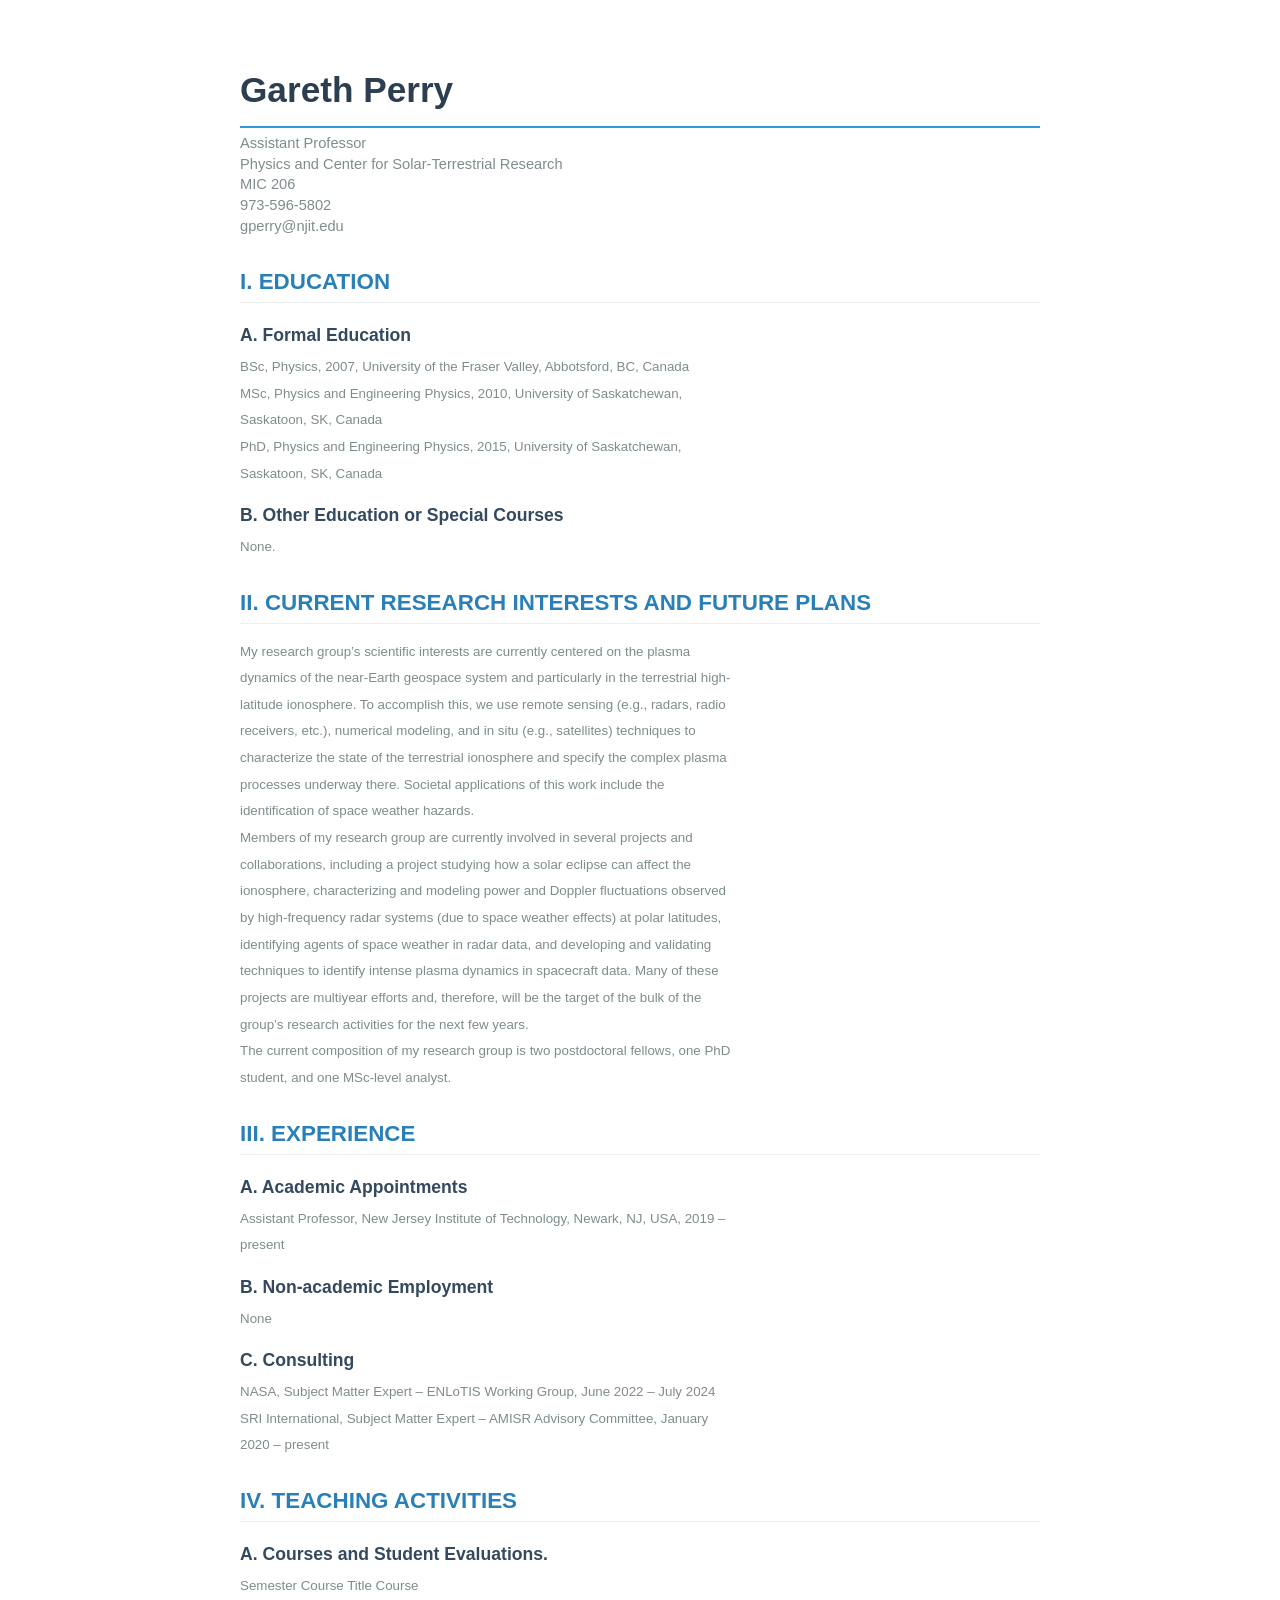
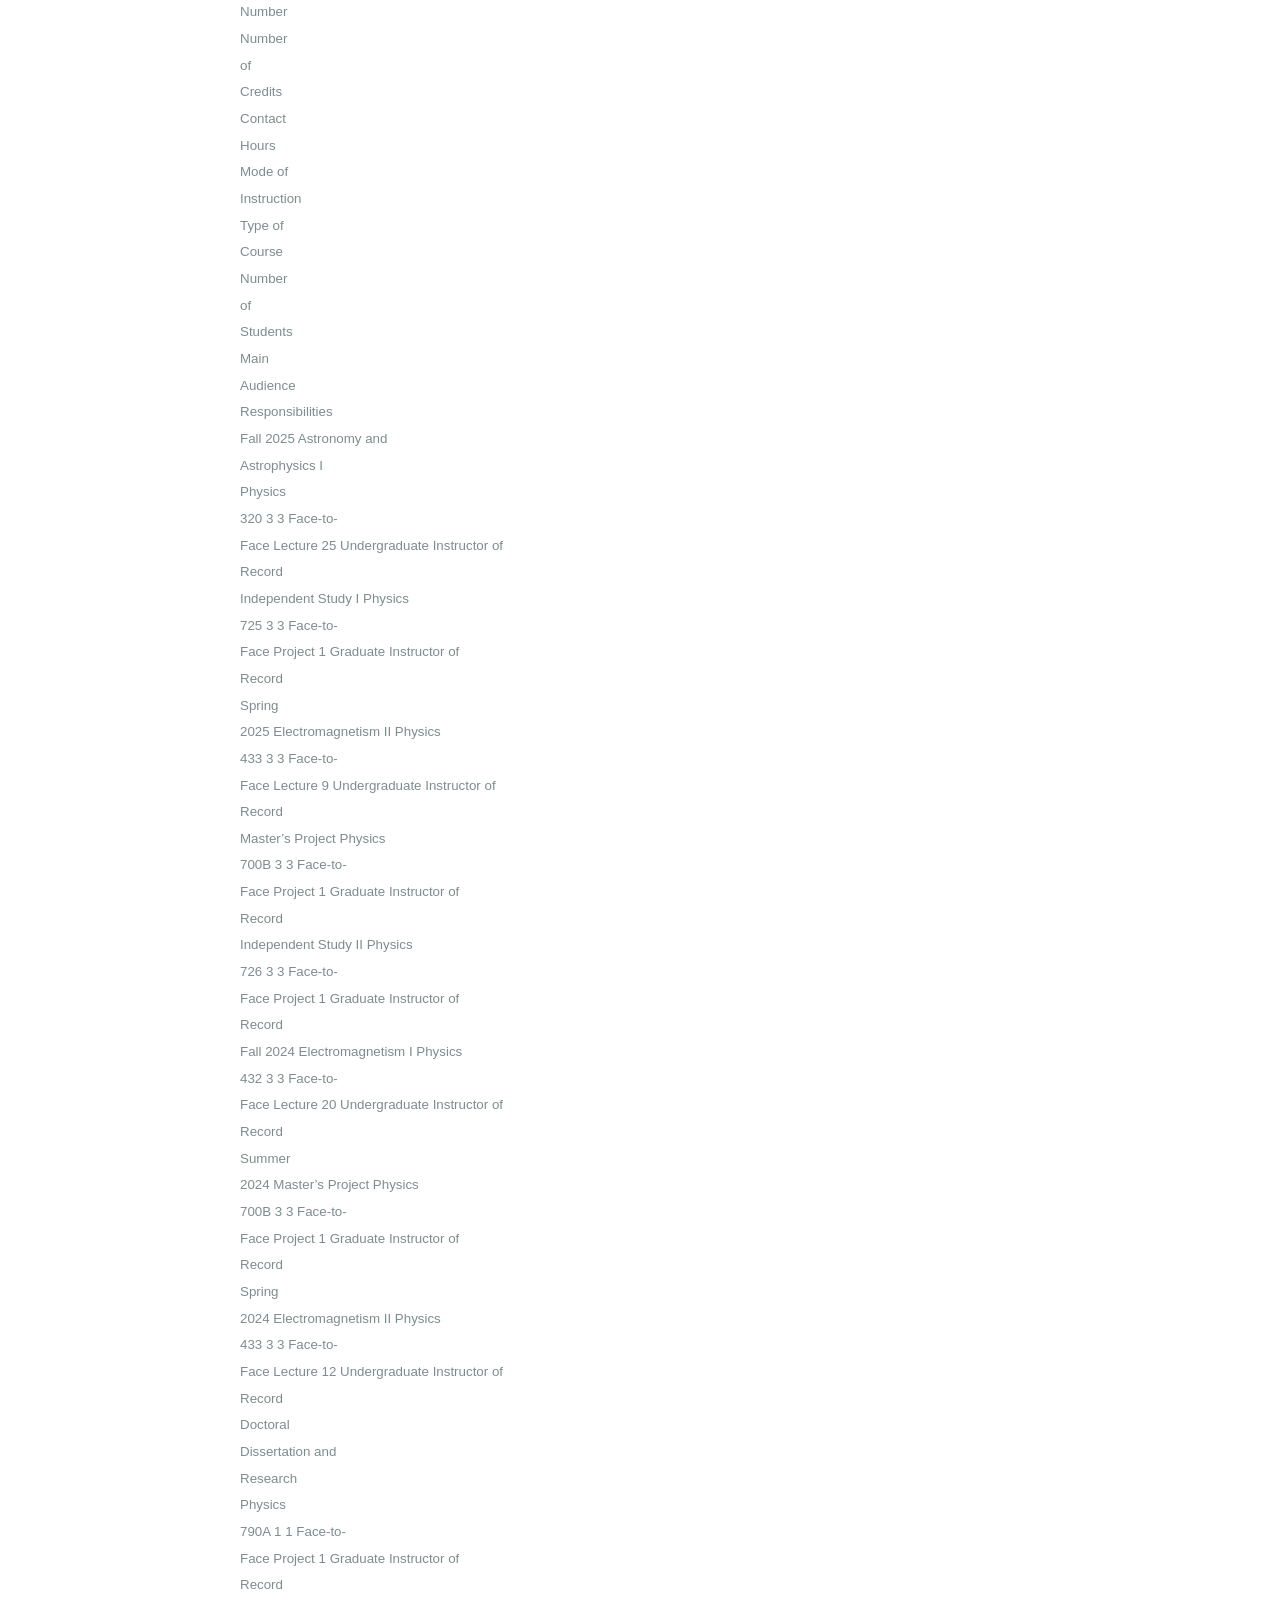
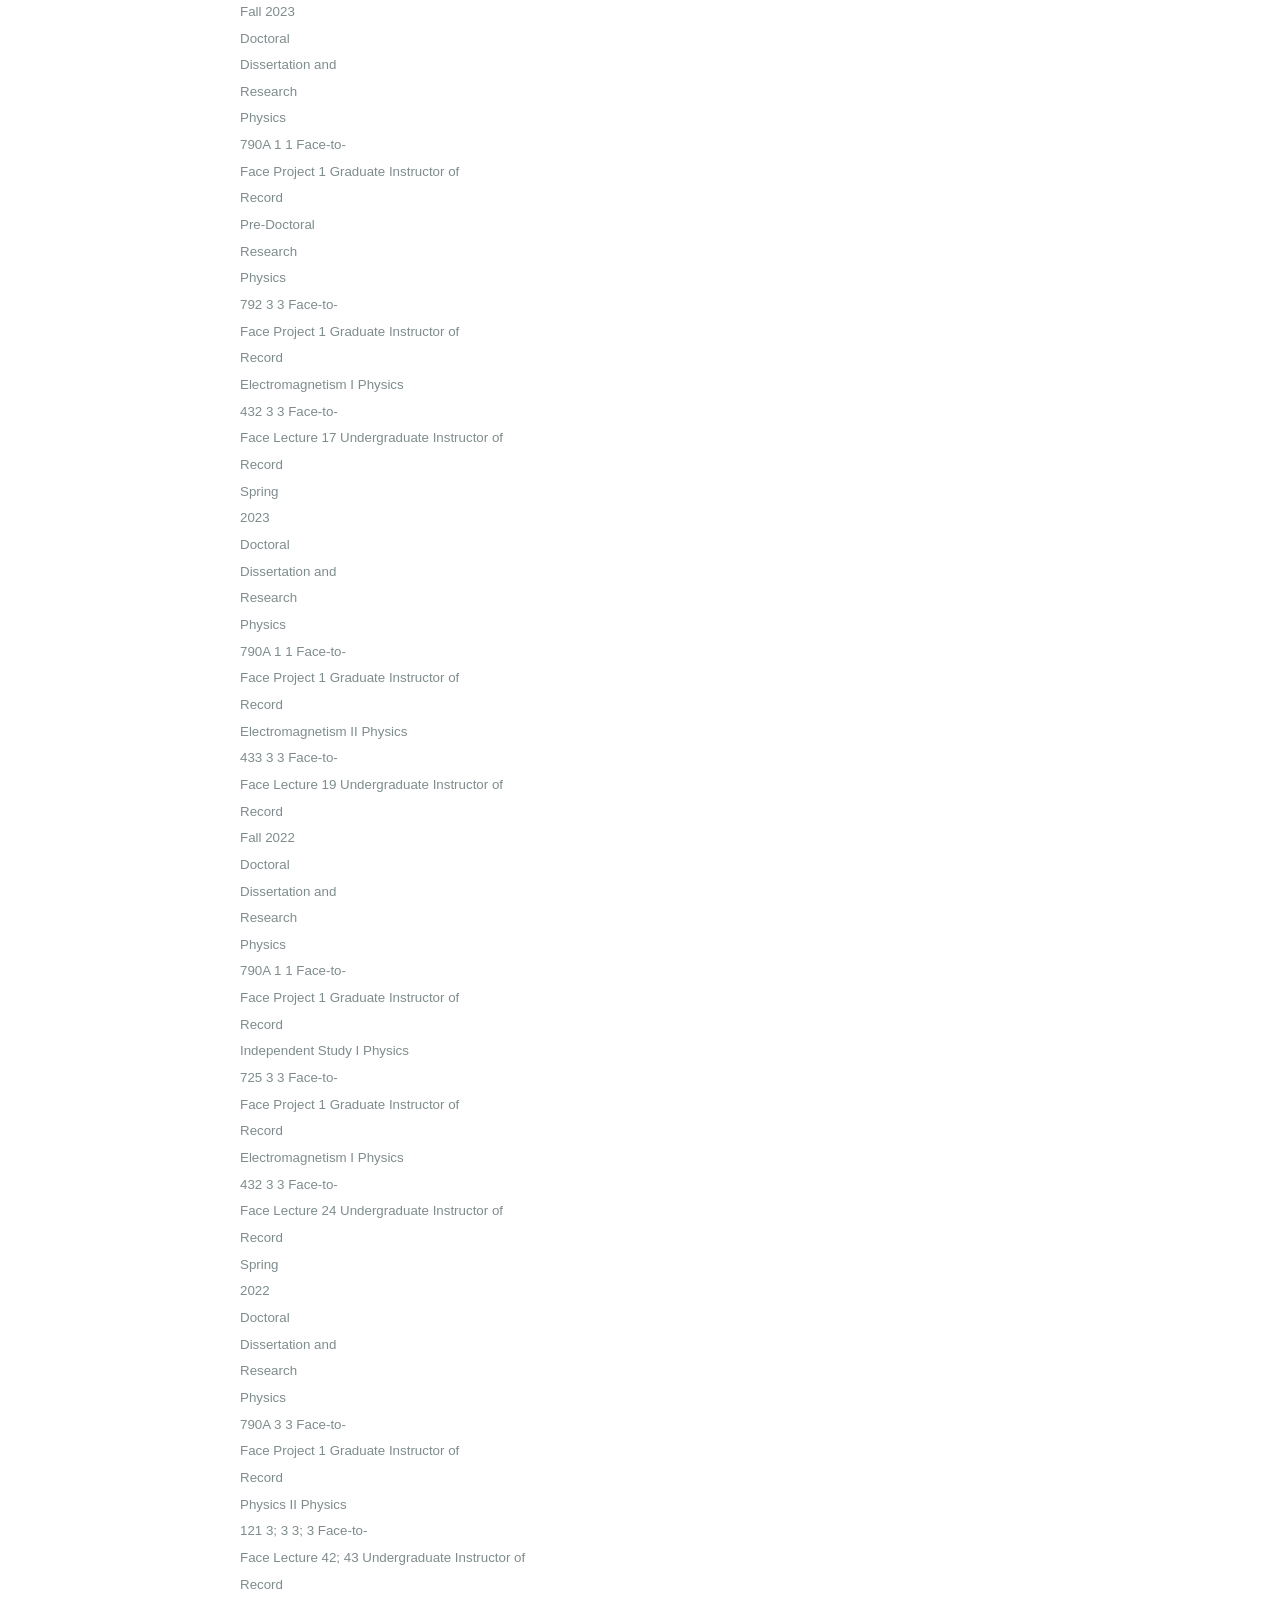
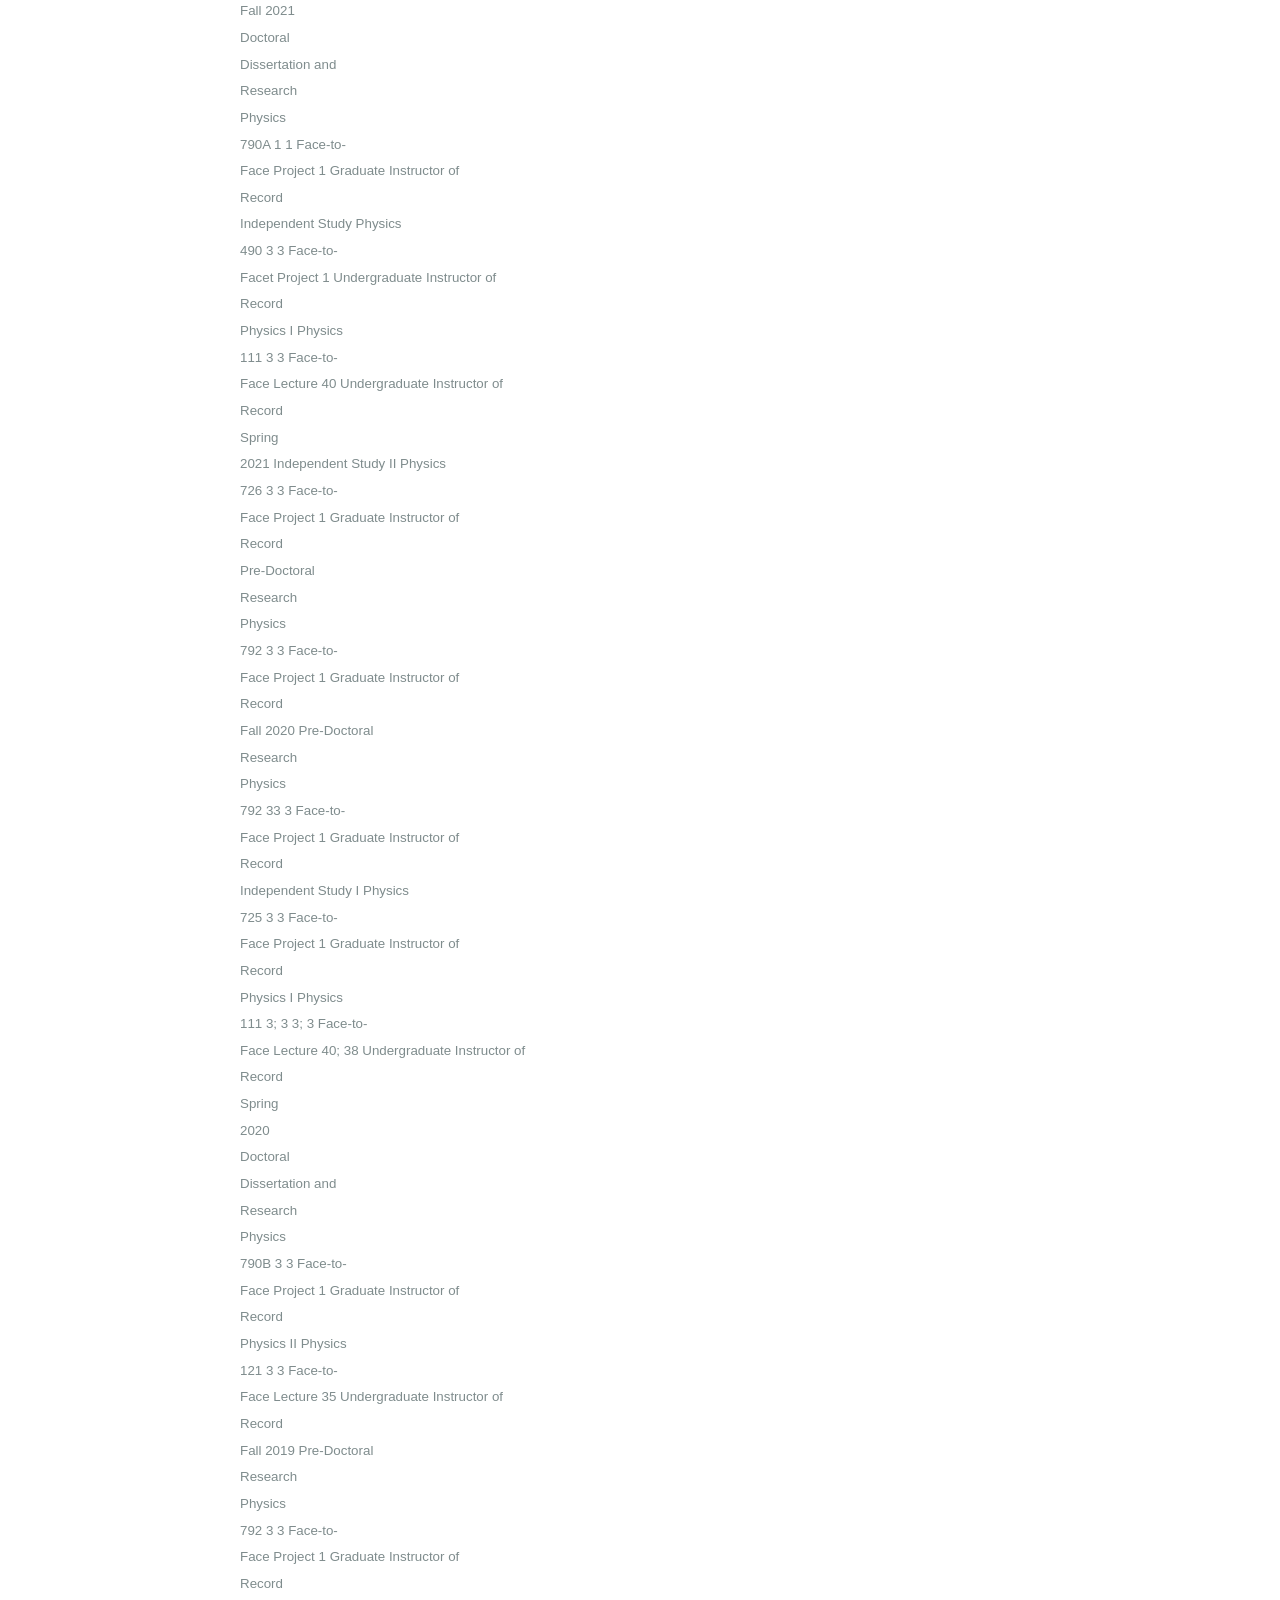
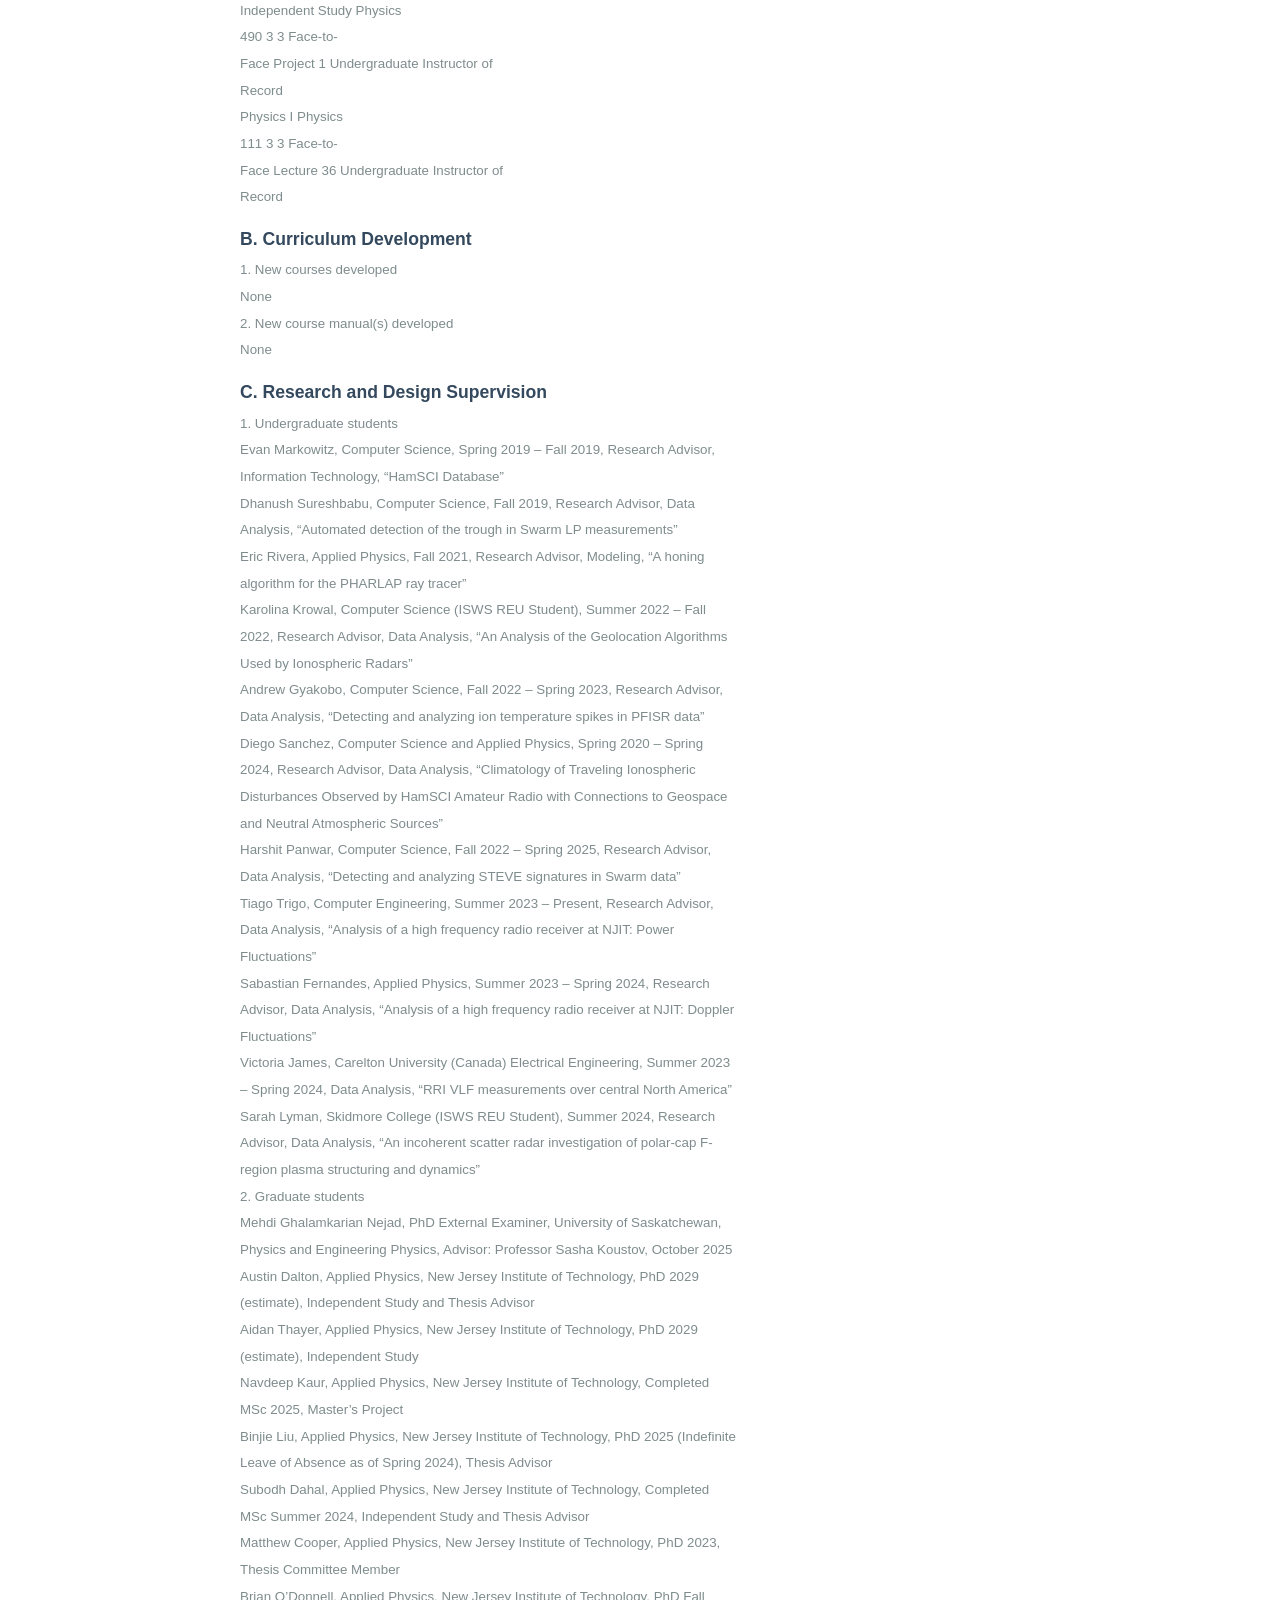
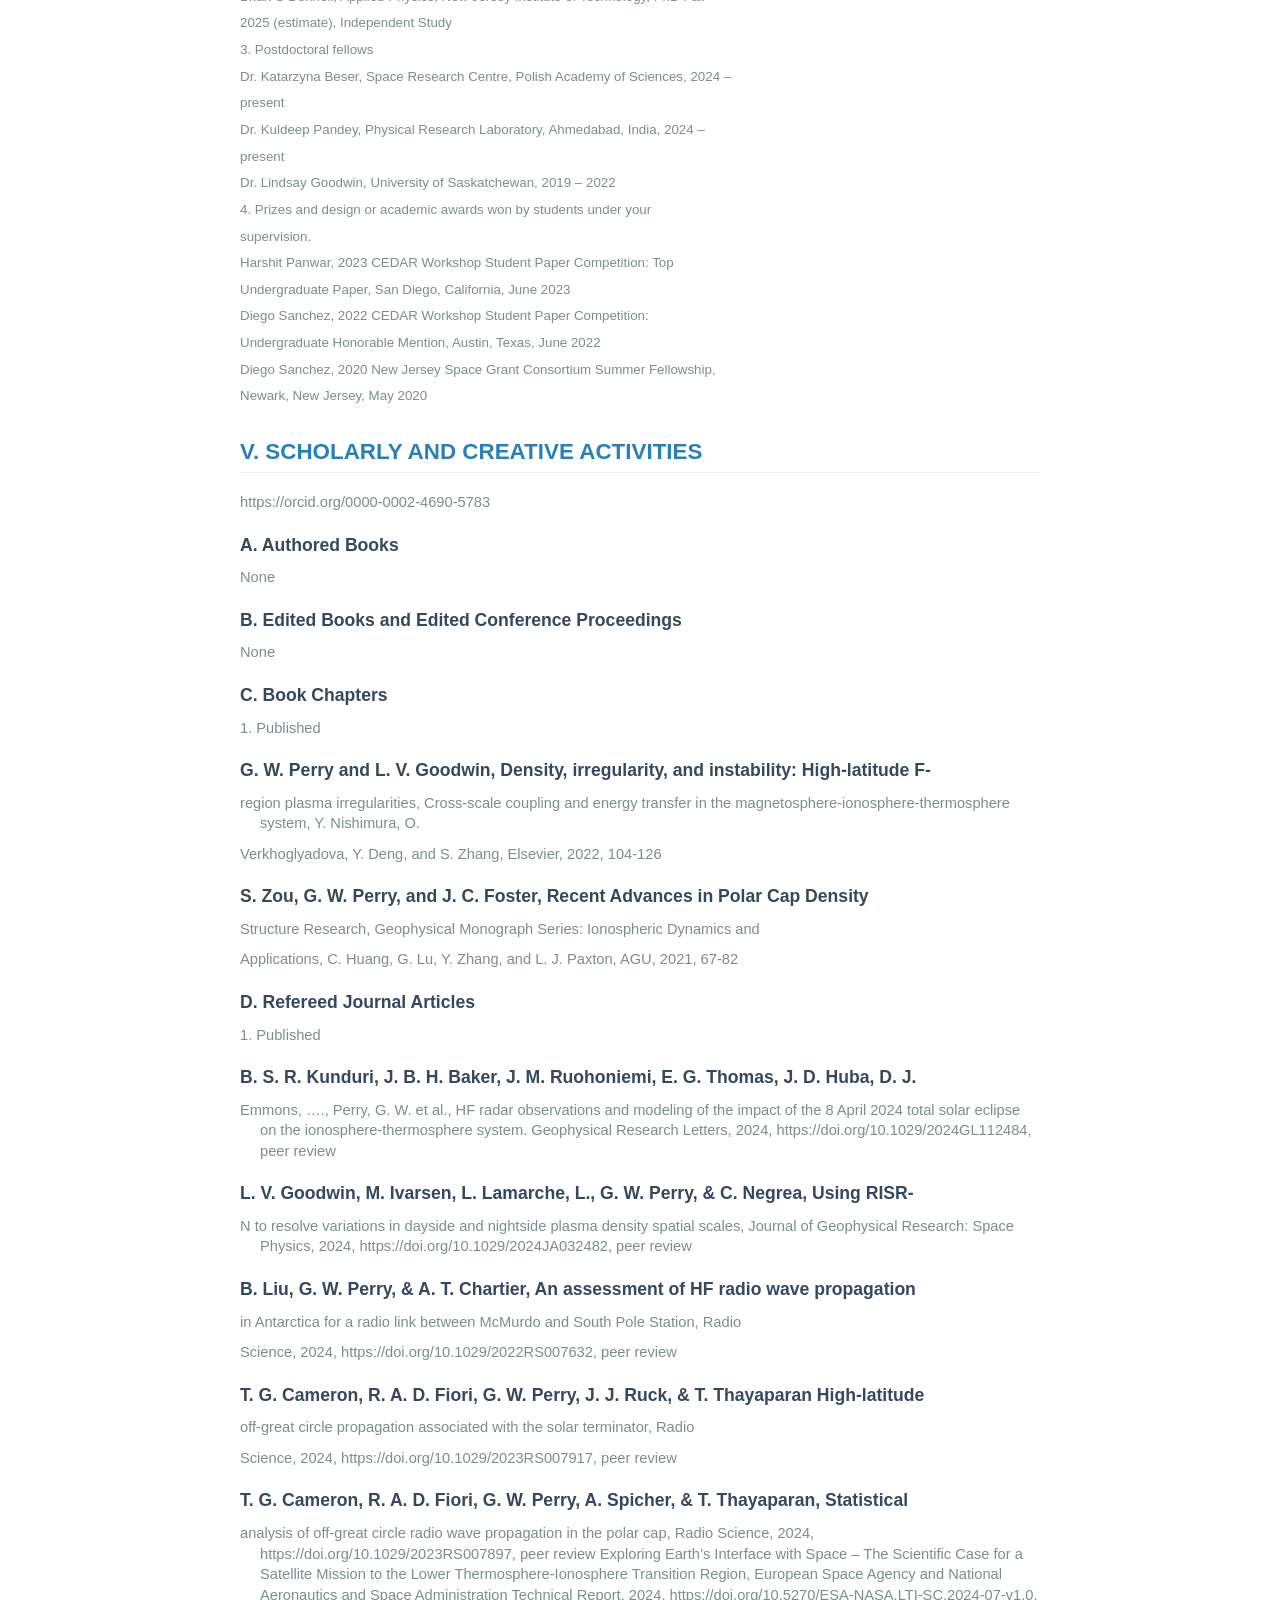
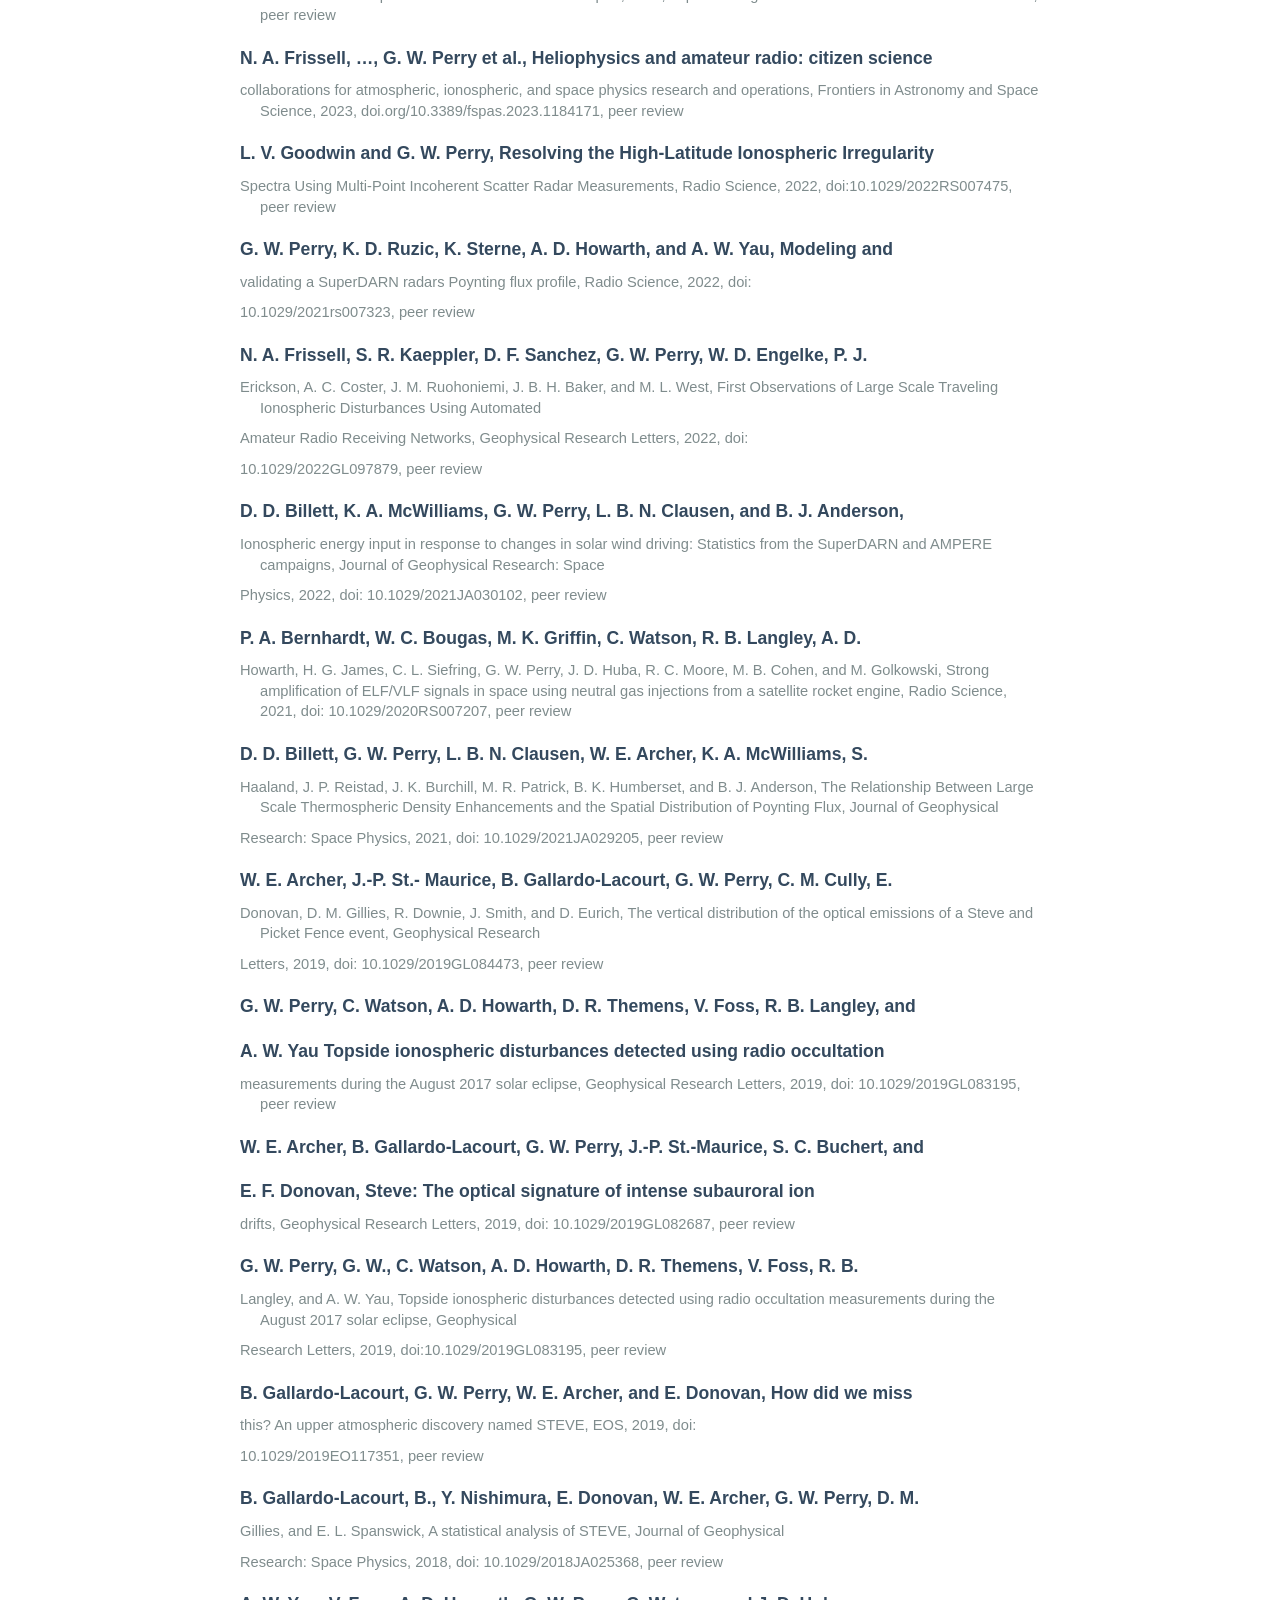
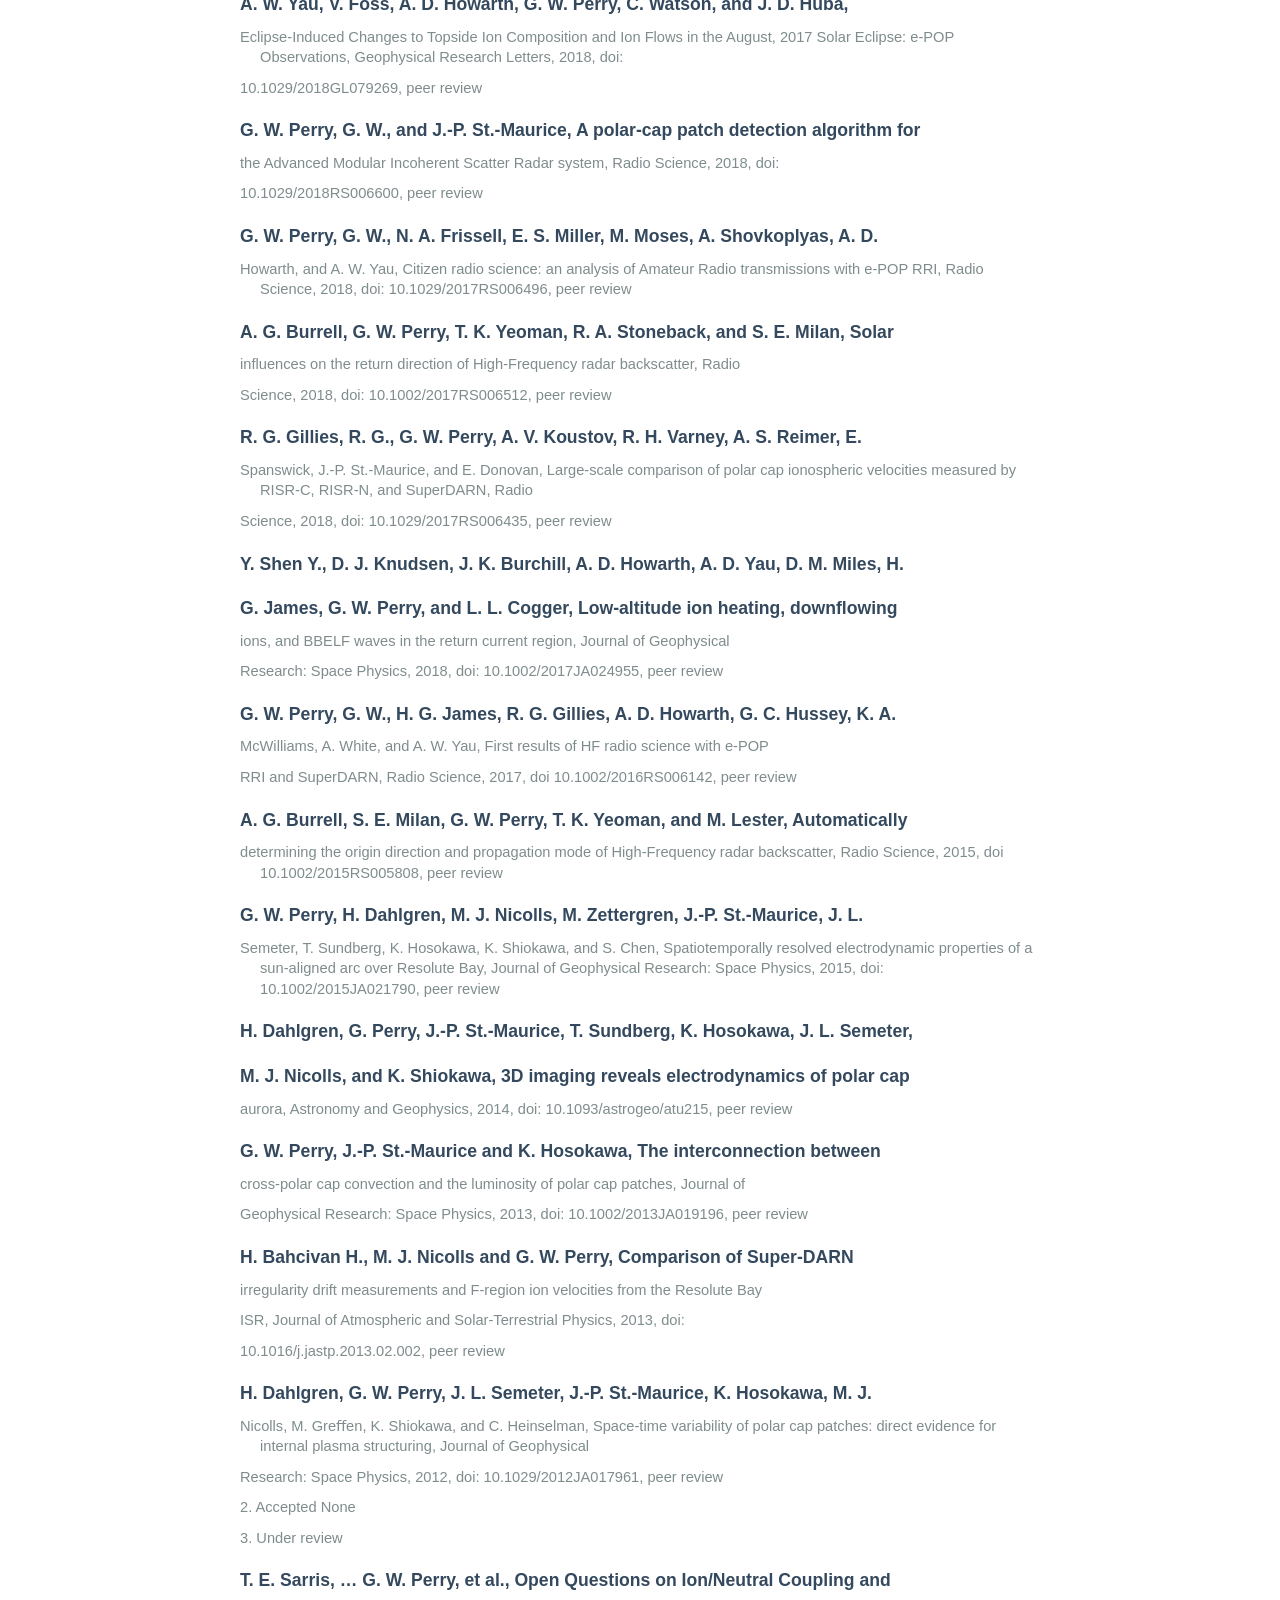
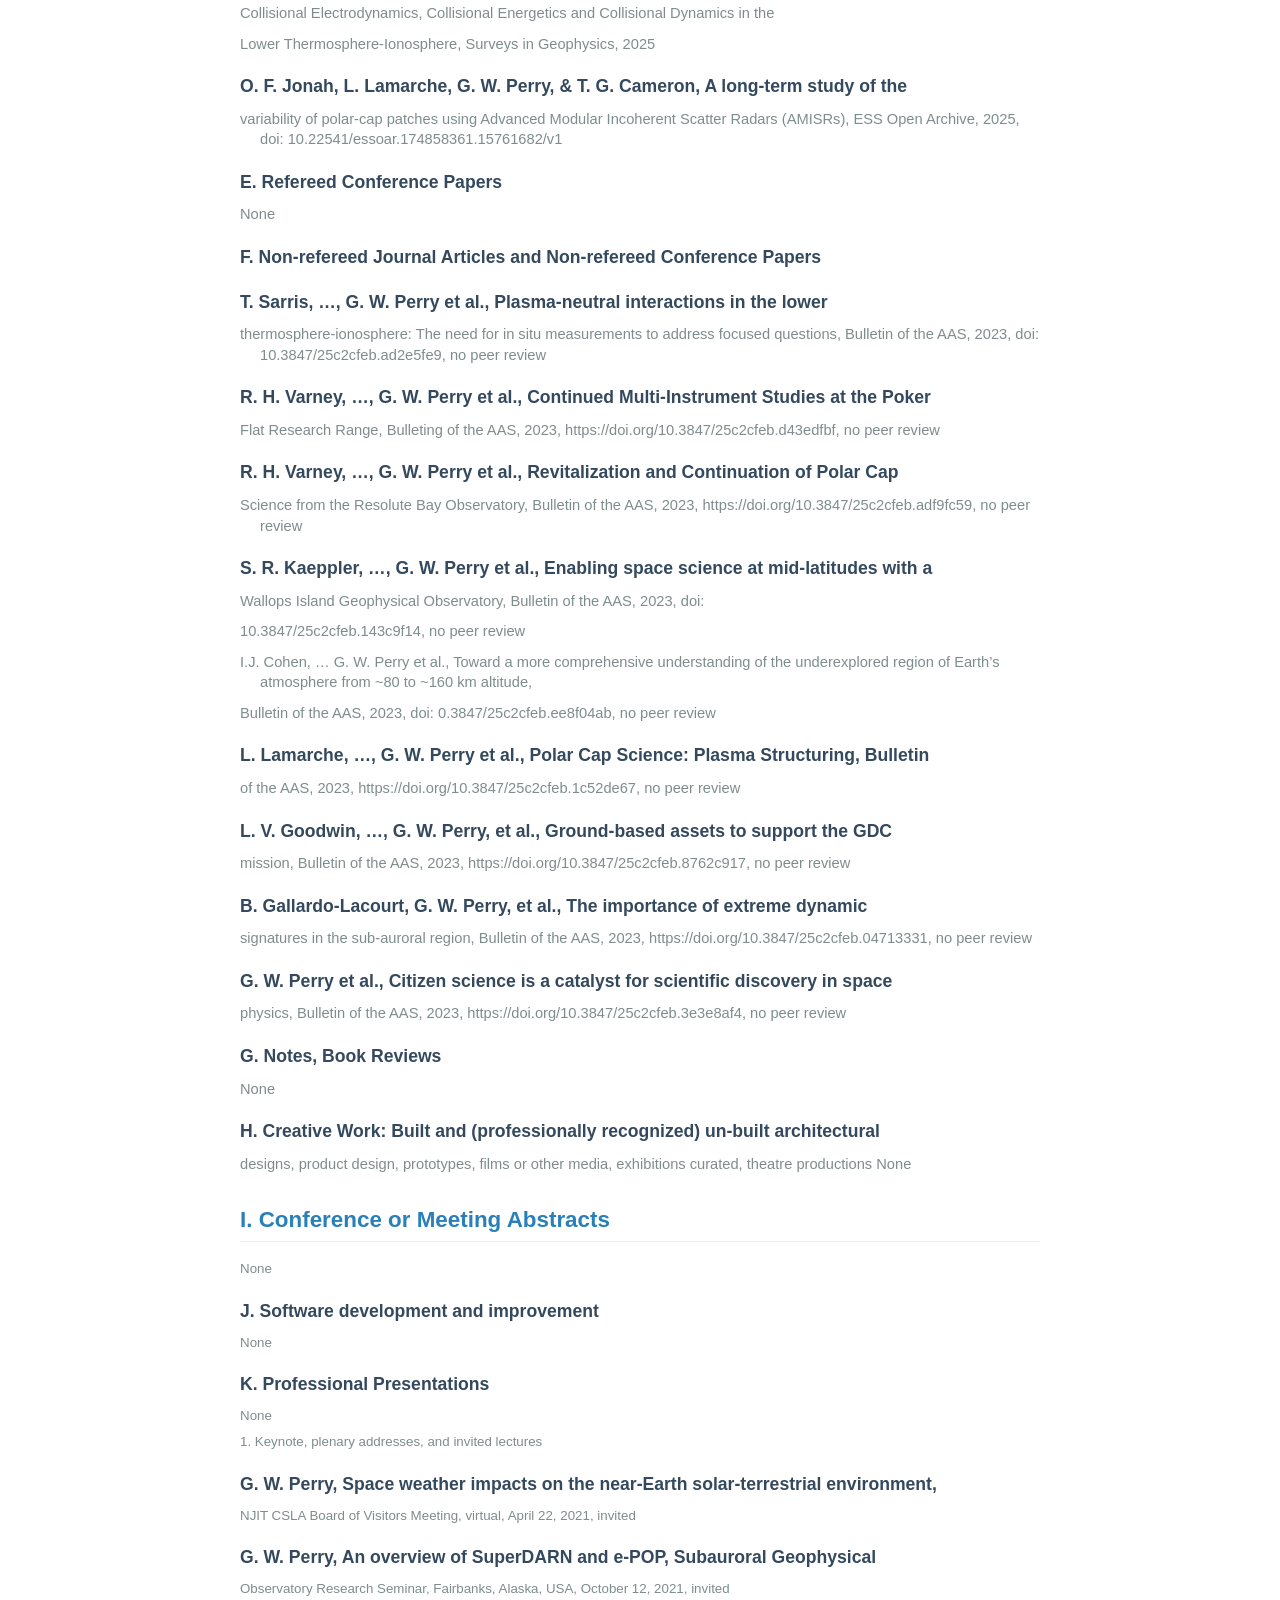
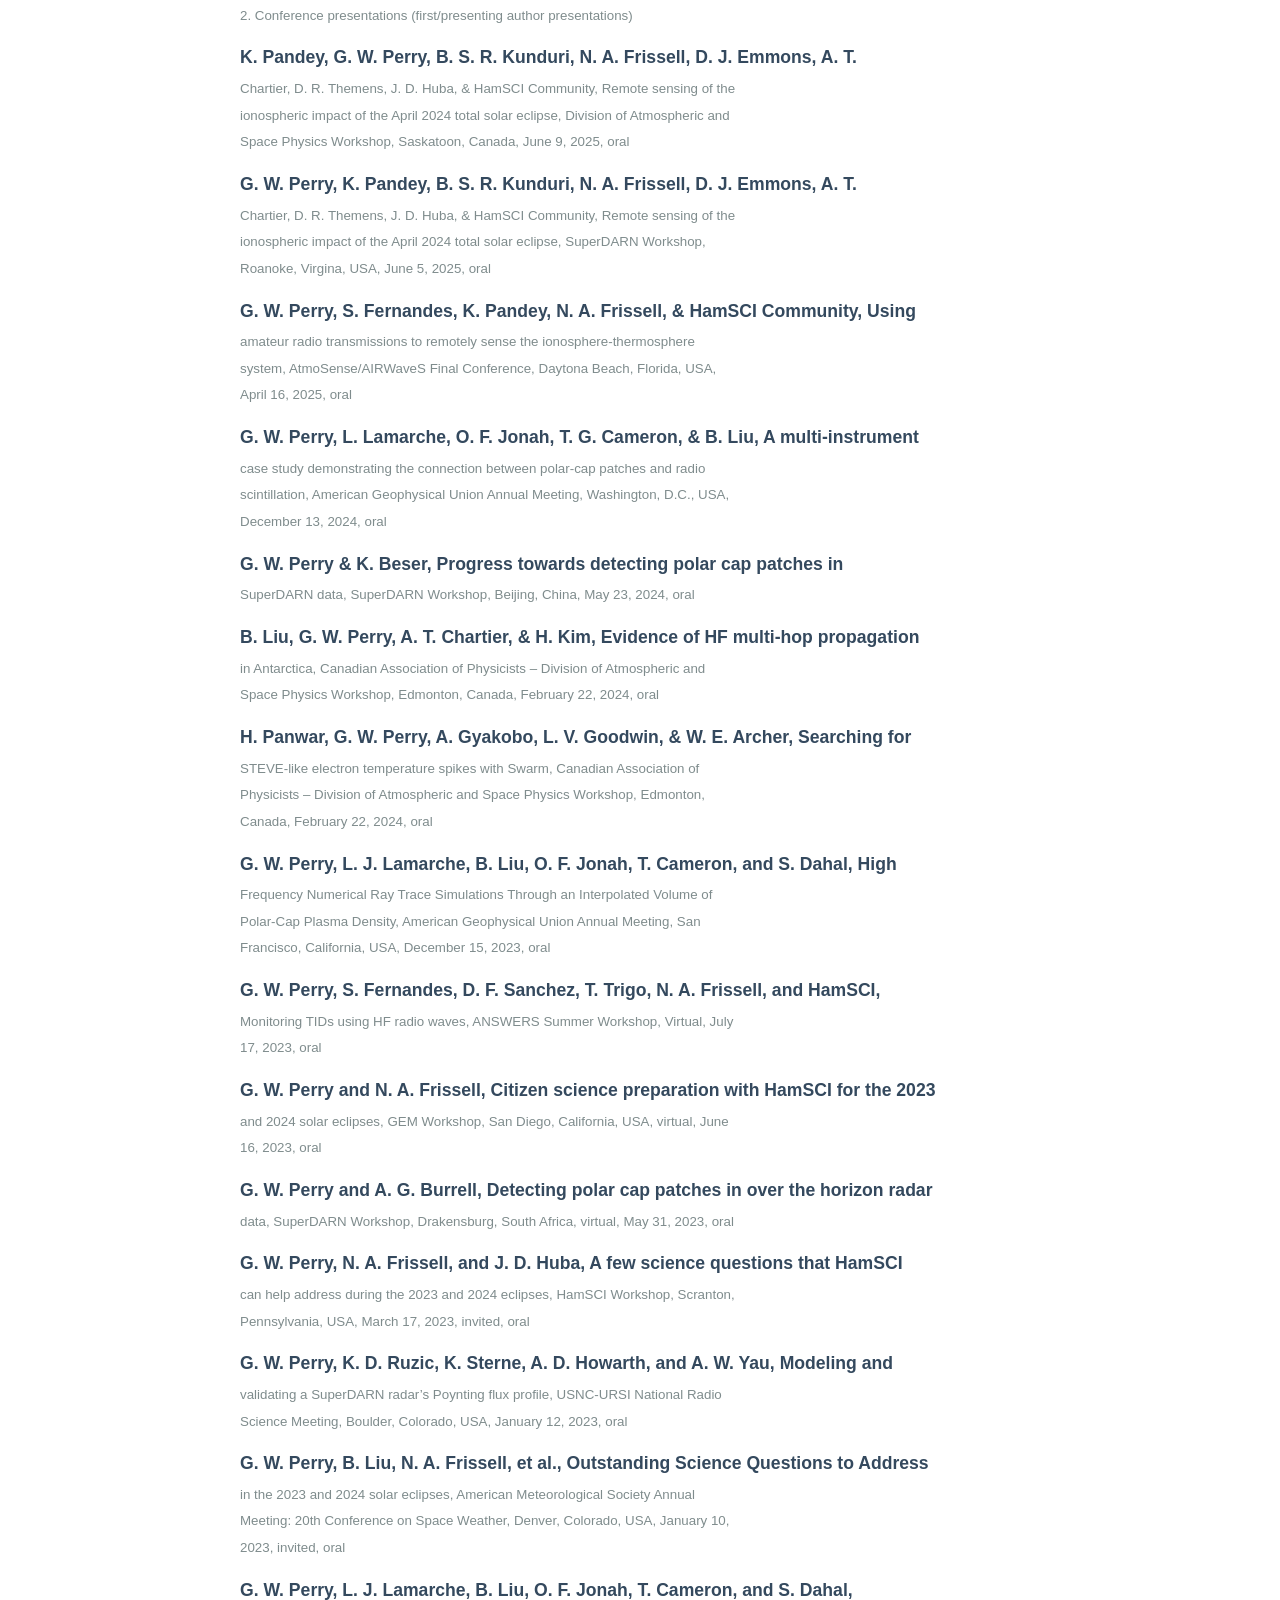
==== commit d5c8fab5: "security: enhance CSP tags to explicitly define object-src, base-uri, and frame-src" ====
--- a/cv_professional.html
+++ b/cv_professional.html
@@ -1,8 +1,8 @@
-
 <!DOCTYPE html>
 <html>
 <head>
 <meta charset="UTF-8">
+<meta http-equiv="Content-Security-Policy" content="default-src 'self'; style-src 'self' 'unsafe-inline' https://fonts.googleapis.com; font-src 'self' https://fonts.gstatic.com; img-src 'self' data: https:; object-src 'none'; base-uri 'self'; frame-src 'self';">
 <style>
 @import url('https://fonts.googleapis.com/css2?family=Inter:wght@300;400;600;700&display=swap');
 body {
